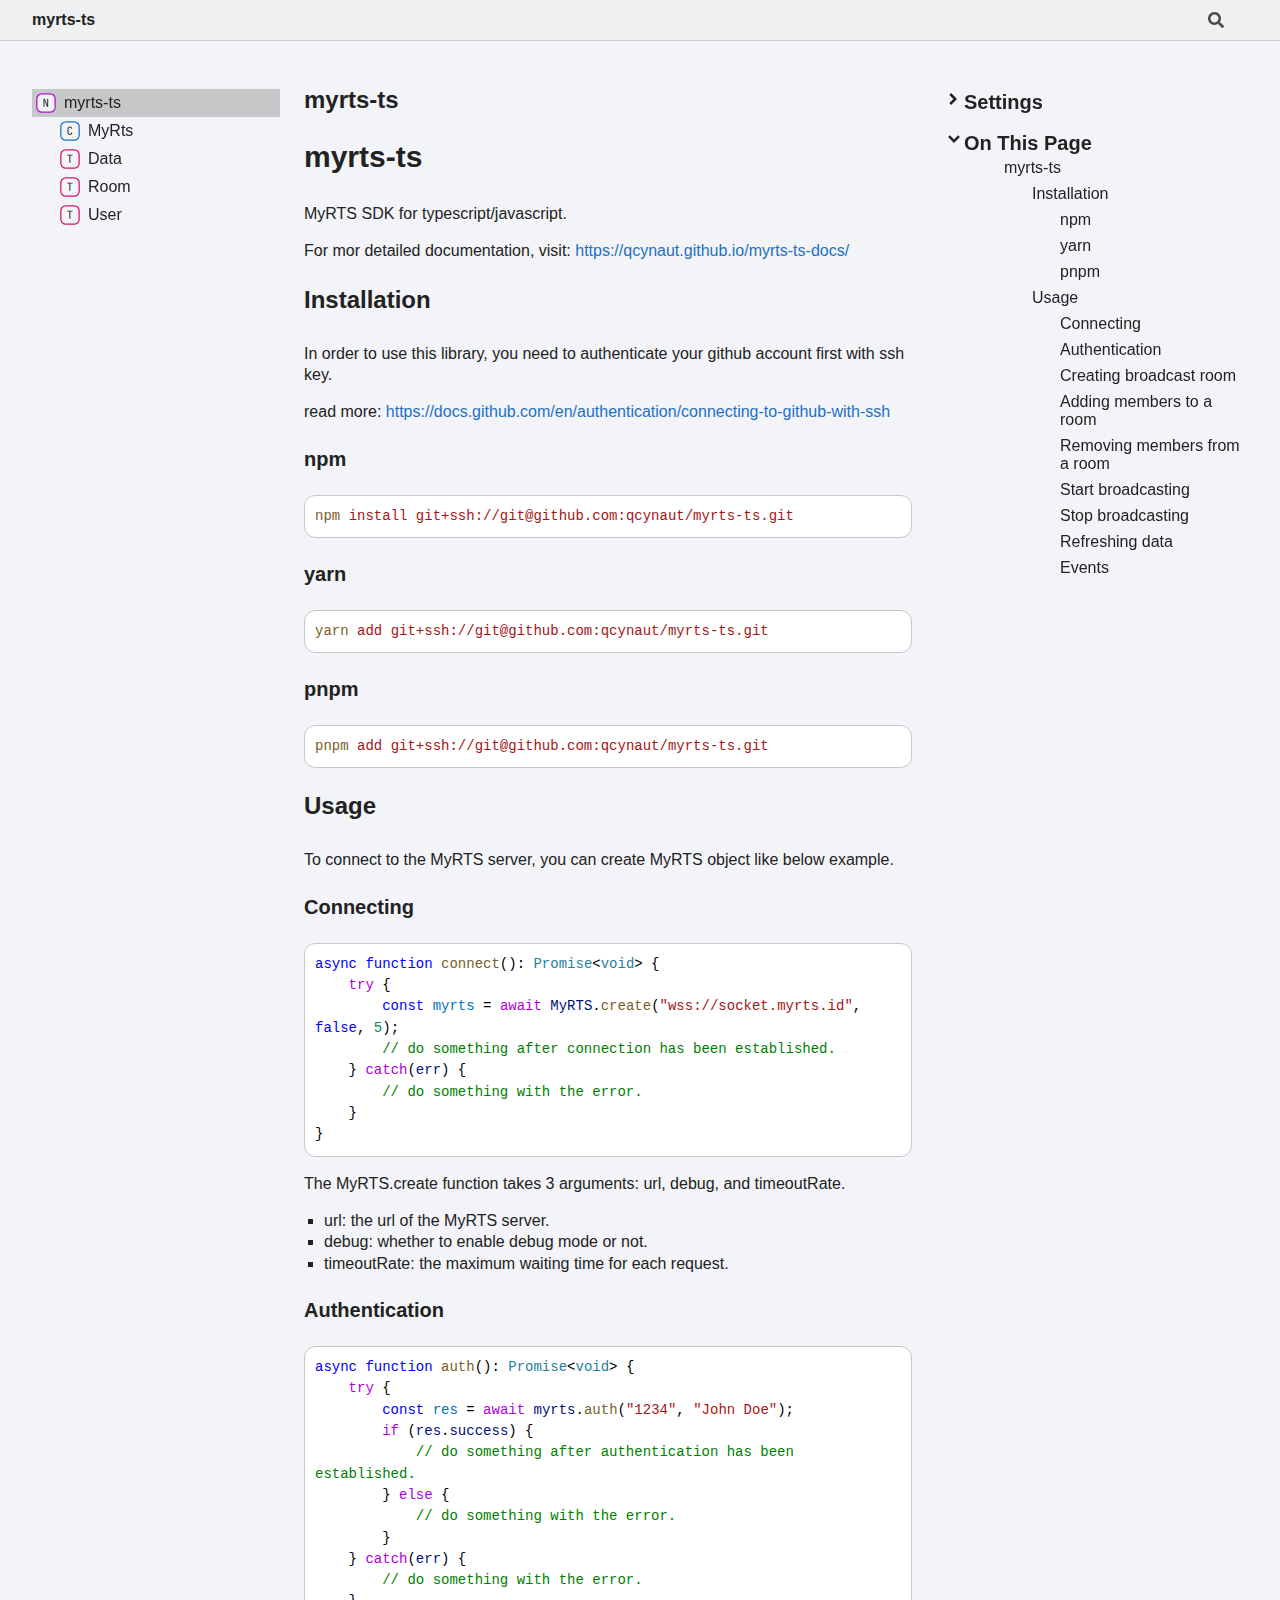
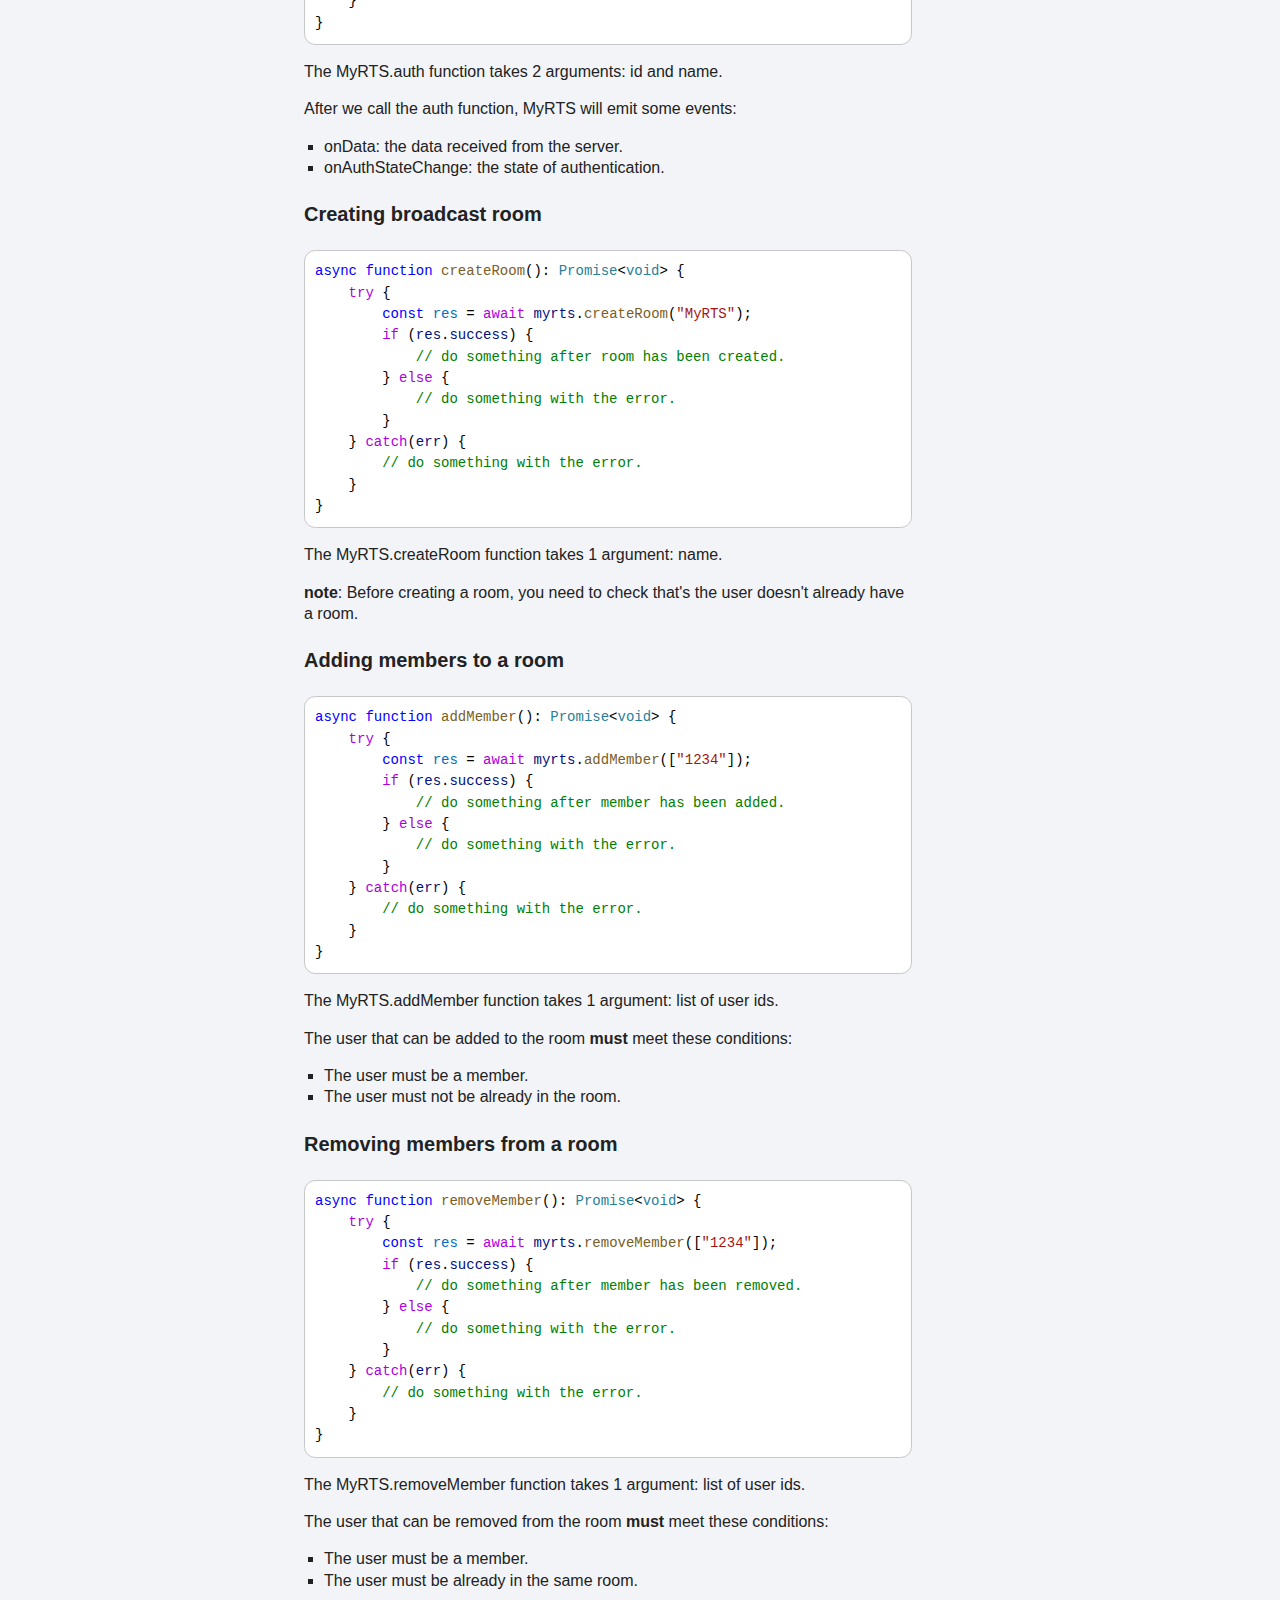
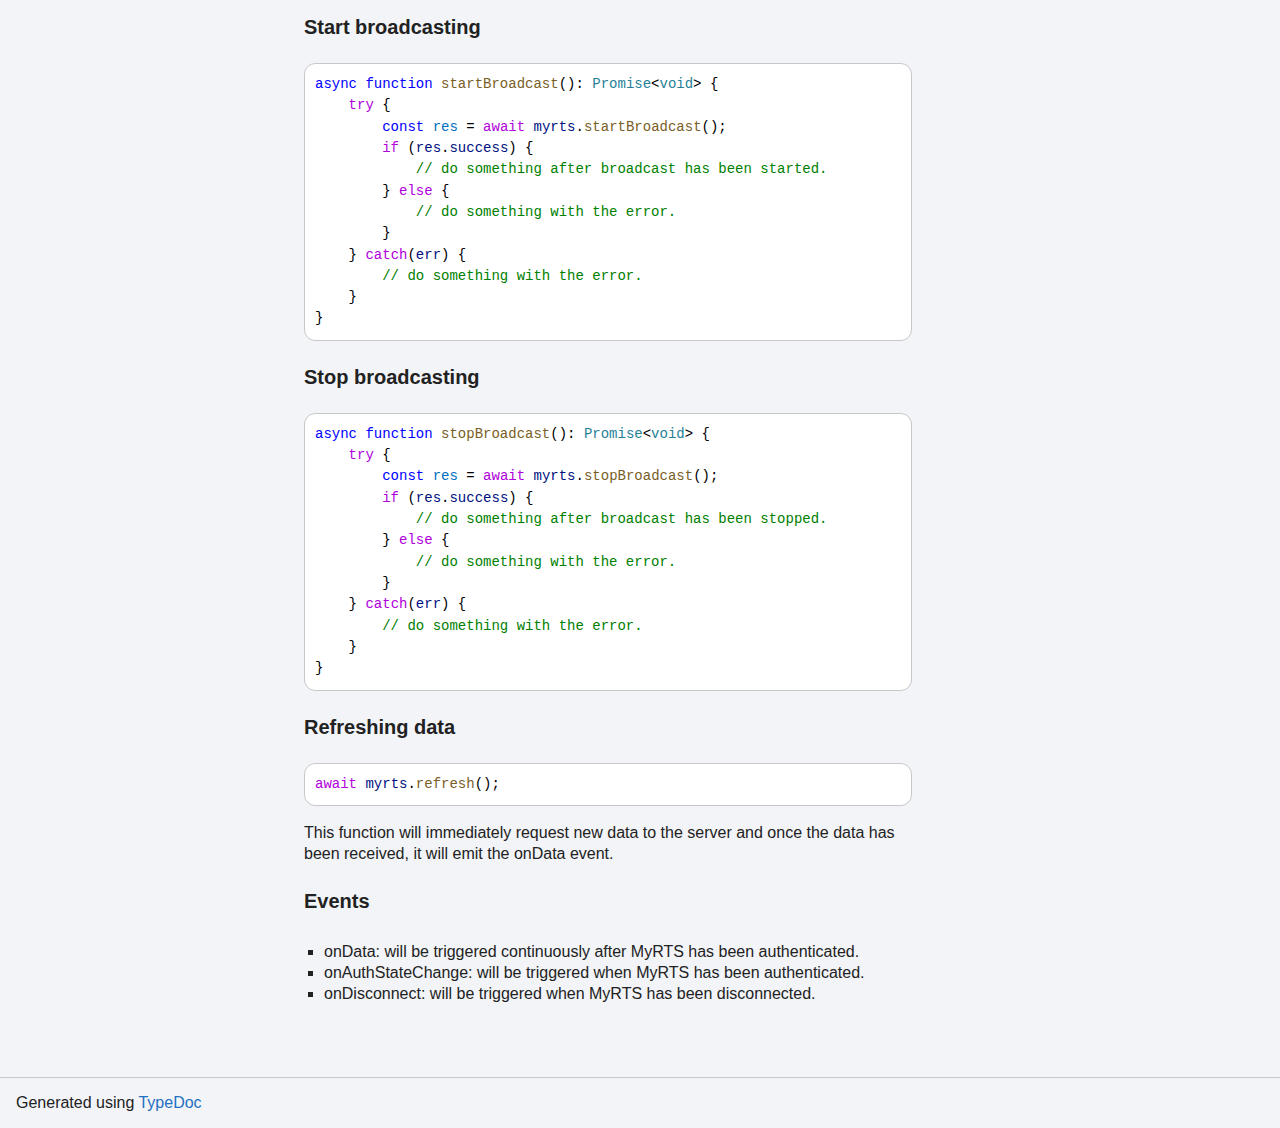
==== index.html @ 25cae62c "init" ====
<!DOCTYPE html><html class="default" lang="en"><head><meta charSet="utf-8"/><meta http-equiv="x-ua-compatible" content="IE=edge"/><title>myrts-ts</title><meta name="description" content="Documentation for myrts-ts"/><meta name="viewport" content="width=device-width, initial-scale=1"/><link rel="stylesheet" href="assets/style.css"/><link rel="stylesheet" href="assets/highlight.css"/><script defer src="assets/main.js"></script><script async src="assets/search.js" id="tsd-search-script"></script></head><body><script>document.documentElement.dataset.theme = localStorage.getItem("tsd-theme") || "os"</script><header class="tsd-page-toolbar">
<div class="tsd-toolbar-contents container">
<div class="table-cell" id="tsd-search" data-base=".">
<div class="field"><label for="tsd-search-field" class="tsd-widget tsd-toolbar-icon search no-caption"><svg width="16" height="16" viewBox="0 0 16 16" fill="none"><path d="M15.7824 13.833L12.6666 10.7177C12.5259 10.5771 12.3353 10.499 12.1353 10.499H11.6259C12.4884 9.39596 13.001 8.00859 13.001 6.49937C13.001 2.90909 10.0914 0 6.50048 0C2.90959 0 0 2.90909 0 6.49937C0 10.0896 2.90959 12.9987 6.50048 12.9987C8.00996 12.9987 9.39756 12.4863 10.5008 11.6239V12.1332C10.5008 12.3332 10.5789 12.5238 10.7195 12.6644L13.8354 15.7797C14.1292 16.0734 14.6042 16.0734 14.8948 15.7797L15.7793 14.8954C16.0731 14.6017 16.0731 14.1267 15.7824 13.833ZM6.50048 10.499C4.29094 10.499 2.50018 8.71165 2.50018 6.49937C2.50018 4.29021 4.28781 2.49976 6.50048 2.49976C8.71001 2.49976 10.5008 4.28708 10.5008 6.49937C10.5008 8.70852 8.71314 10.499 6.50048 10.499Z" fill="var(--color-text)"></path></svg></label><input type="text" id="tsd-search-field" aria-label="Search"/></div>
<div class="field">
<div id="tsd-toolbar-links"></div></div>
<ul class="results">
<li class="state loading">Preparing search index...</li>
<li class="state failure">The search index is not available</li></ul><a href="index.html" class="title">myrts-ts</a></div>
<div class="table-cell" id="tsd-widgets"><a href="#" class="tsd-widget tsd-toolbar-icon menu no-caption" data-toggle="menu" aria-label="Menu"><svg width="16" height="16" viewBox="0 0 16 16" fill="none"><rect x="1" y="3" width="14" height="2" fill="var(--color-text)"></rect><rect x="1" y="7" width="14" height="2" fill="var(--color-text)"></rect><rect x="1" y="11" width="14" height="2" fill="var(--color-text)"></rect></svg></a></div></div></header>
<div class="container container-main">
<div class="col-content">
<div class="tsd-page-title">
<h2>myrts-ts</h2></div>
<div class="tsd-panel tsd-typography"><a id="md:myrts-ts" class="tsd-anchor"></a><h1><a href="#md:myrts-ts">myrts-ts</a></h1><p>MyRTS SDK for typescript/javascript.</p>
<p>For mor detailed documentation, visit: <a href="https://qcynaut.github.io/myrts-ts-docs/">https://qcynaut.github.io/myrts-ts-docs/</a></p>
<a id="md:installation" class="tsd-anchor"></a><h2><a href="#md:installation">Installation</a></h2><p>In order to use this library, you need to authenticate your github account first with ssh key.</p>
<p>read more: <a href="https://docs.github.com/en/authentication/connecting-to-github-with-ssh">https://docs.github.com/en/authentication/connecting-to-github-with-ssh</a></p>
<a id="md:npm" class="tsd-anchor"></a><h3><a href="#md:npm">npm</a></h3><pre><code class="language-bash"><span class="hl-0">npm</span><span class="hl-1"> </span><span class="hl-2">install</span><span class="hl-1"> </span><span class="hl-2">git+ssh://git@github.com:qcynaut/myrts-ts.git</span>
</code><button>Copy</button></pre>
<a id="md:yarn" class="tsd-anchor"></a><h3><a href="#md:yarn">yarn</a></h3><pre><code class="language-bash"><span class="hl-0">yarn</span><span class="hl-1"> </span><span class="hl-2">add</span><span class="hl-1"> </span><span class="hl-2">git+ssh://git@github.com:qcynaut/myrts-ts.git</span>
</code><button>Copy</button></pre>
<a id="md:pnpm" class="tsd-anchor"></a><h3><a href="#md:pnpm">pnpm</a></h3><pre><code class="language-bash"><span class="hl-0">pnpm</span><span class="hl-1"> </span><span class="hl-2">add</span><span class="hl-1"> </span><span class="hl-2">git+ssh://git@github.com:qcynaut/myrts-ts.git</span>
</code><button>Copy</button></pre>
<a id="md:usage" class="tsd-anchor"></a><h2><a href="#md:usage">Usage</a></h2><p>To connect to the MyRTS server, you can create MyRTS object like below example.</p>
<a id="md:connecting" class="tsd-anchor"></a><h3><a href="#md:connecting">Connecting</a></h3><pre><code class="language-ts"><span class="hl-3">async</span><span class="hl-1"> </span><span class="hl-3">function</span><span class="hl-1"> </span><span class="hl-0">connect</span><span class="hl-1">(): </span><span class="hl-4">Promise</span><span class="hl-1">&lt;</span><span class="hl-4">void</span><span class="hl-1">&gt; {</span><br/><span class="hl-1">    </span><span class="hl-5">try</span><span class="hl-1"> {</span><br/><span class="hl-1">        </span><span class="hl-3">const</span><span class="hl-1"> </span><span class="hl-6">myrts</span><span class="hl-1"> = </span><span class="hl-5">await</span><span class="hl-1"> </span><span class="hl-7">MyRTS</span><span class="hl-1">.</span><span class="hl-0">create</span><span class="hl-1">(</span><span class="hl-2">&quot;wss://socket.myrts.id&quot;</span><span class="hl-1">, </span><span class="hl-3">false</span><span class="hl-1">, </span><span class="hl-8">5</span><span class="hl-1">);</span><br/><span class="hl-1">        </span><span class="hl-9">// do something after connection has been established.</span><br/><span class="hl-1">    } </span><span class="hl-5">catch</span><span class="hl-1">(</span><span class="hl-7">err</span><span class="hl-1">) {</span><br/><span class="hl-1">        </span><span class="hl-9">// do something with the error.</span><br/><span class="hl-1">    }</span><br/><span class="hl-1">}</span>
</code><button>Copy</button></pre>
<p>The MyRTS.create function takes 3 arguments: url, debug, and timeoutRate.</p>
<ul>
<li>url: the url of the MyRTS server.</li>
<li>debug: whether to enable debug mode or not.</li>
<li>timeoutRate: the maximum waiting time for each request.</li>
</ul>
<a id="md:authentication" class="tsd-anchor"></a><h3><a href="#md:authentication">Authentication</a></h3><pre><code class="language-ts"><span class="hl-3">async</span><span class="hl-1"> </span><span class="hl-3">function</span><span class="hl-1"> </span><span class="hl-0">auth</span><span class="hl-1">(): </span><span class="hl-4">Promise</span><span class="hl-1">&lt;</span><span class="hl-4">void</span><span class="hl-1">&gt; {</span><br/><span class="hl-1">    </span><span class="hl-5">try</span><span class="hl-1"> {</span><br/><span class="hl-1">        </span><span class="hl-3">const</span><span class="hl-1"> </span><span class="hl-6">res</span><span class="hl-1"> = </span><span class="hl-5">await</span><span class="hl-1"> </span><span class="hl-7">myrts</span><span class="hl-1">.</span><span class="hl-0">auth</span><span class="hl-1">(</span><span class="hl-2">&quot;1234&quot;</span><span class="hl-1">, </span><span class="hl-2">&quot;John Doe&quot;</span><span class="hl-1">);</span><br/><span class="hl-1">        </span><span class="hl-5">if</span><span class="hl-1"> (</span><span class="hl-7">res</span><span class="hl-1">.</span><span class="hl-7">success</span><span class="hl-1">) {</span><br/><span class="hl-1">            </span><span class="hl-9">// do something after authentication has been established.</span><br/><span class="hl-1">        } </span><span class="hl-5">else</span><span class="hl-1"> {</span><br/><span class="hl-1">            </span><span class="hl-9">// do something with the error.</span><br/><span class="hl-1">        }</span><br/><span class="hl-1">    } </span><span class="hl-5">catch</span><span class="hl-1">(</span><span class="hl-7">err</span><span class="hl-1">) {</span><br/><span class="hl-1">        </span><span class="hl-9">// do something with the error.</span><br/><span class="hl-1">    }</span><br/><span class="hl-1">}</span>
</code><button>Copy</button></pre>
<p>The MyRTS.auth function takes 2 arguments: id and name.</p>
<p>After we call the auth function, MyRTS will emit some events:</p>
<ul>
<li>onData: the data received from the server.</li>
<li>onAuthStateChange: the state of authentication.</li>
</ul>
<a id="md:creating-broadcast-room" class="tsd-anchor"></a><h3><a href="#md:creating-broadcast-room">Creating broadcast room</a></h3><pre><code class="language-ts"><span class="hl-3">async</span><span class="hl-1"> </span><span class="hl-3">function</span><span class="hl-1"> </span><span class="hl-0">createRoom</span><span class="hl-1">(): </span><span class="hl-4">Promise</span><span class="hl-1">&lt;</span><span class="hl-4">void</span><span class="hl-1">&gt; {</span><br/><span class="hl-1">    </span><span class="hl-5">try</span><span class="hl-1"> {</span><br/><span class="hl-1">        </span><span class="hl-3">const</span><span class="hl-1"> </span><span class="hl-6">res</span><span class="hl-1"> = </span><span class="hl-5">await</span><span class="hl-1"> </span><span class="hl-7">myrts</span><span class="hl-1">.</span><span class="hl-0">createRoom</span><span class="hl-1">(</span><span class="hl-2">&quot;MyRTS&quot;</span><span class="hl-1">);</span><br/><span class="hl-1">        </span><span class="hl-5">if</span><span class="hl-1"> (</span><span class="hl-7">res</span><span class="hl-1">.</span><span class="hl-7">success</span><span class="hl-1">) {</span><br/><span class="hl-1">            </span><span class="hl-9">// do something after room has been created.</span><br/><span class="hl-1">        } </span><span class="hl-5">else</span><span class="hl-1"> {</span><br/><span class="hl-1">            </span><span class="hl-9">// do something with the error.</span><br/><span class="hl-1">        }</span><br/><span class="hl-1">    } </span><span class="hl-5">catch</span><span class="hl-1">(</span><span class="hl-7">err</span><span class="hl-1">) {</span><br/><span class="hl-1">        </span><span class="hl-9">// do something with the error.</span><br/><span class="hl-1">    }</span><br/><span class="hl-1">}</span>
</code><button>Copy</button></pre>
<p>The MyRTS.createRoom function takes 1 argument: name.</p>
<p><strong>note</strong>: Before creating a room, you need to check that&#39;s the user doesn&#39;t already have a room.</p>
<a id="md:adding-members-to-a-room" class="tsd-anchor"></a><h3><a href="#md:adding-members-to-a-room">Adding members to a room</a></h3><pre><code class="language-ts"><span class="hl-3">async</span><span class="hl-1"> </span><span class="hl-3">function</span><span class="hl-1"> </span><span class="hl-0">addMember</span><span class="hl-1">(): </span><span class="hl-4">Promise</span><span class="hl-1">&lt;</span><span class="hl-4">void</span><span class="hl-1">&gt; {</span><br/><span class="hl-1">    </span><span class="hl-5">try</span><span class="hl-1"> {</span><br/><span class="hl-1">        </span><span class="hl-3">const</span><span class="hl-1"> </span><span class="hl-6">res</span><span class="hl-1"> = </span><span class="hl-5">await</span><span class="hl-1"> </span><span class="hl-7">myrts</span><span class="hl-1">.</span><span class="hl-0">addMember</span><span class="hl-1">([</span><span class="hl-2">&quot;1234&quot;</span><span class="hl-1">]);</span><br/><span class="hl-1">        </span><span class="hl-5">if</span><span class="hl-1"> (</span><span class="hl-7">res</span><span class="hl-1">.</span><span class="hl-7">success</span><span class="hl-1">) {</span><br/><span class="hl-1">            </span><span class="hl-9">// do something after member has been added.</span><br/><span class="hl-1">        } </span><span class="hl-5">else</span><span class="hl-1"> {</span><br/><span class="hl-1">            </span><span class="hl-9">// do something with the error.</span><br/><span class="hl-1">        }</span><br/><span class="hl-1">    } </span><span class="hl-5">catch</span><span class="hl-1">(</span><span class="hl-7">err</span><span class="hl-1">) {</span><br/><span class="hl-1">        </span><span class="hl-9">// do something with the error.</span><br/><span class="hl-1">    }</span><br/><span class="hl-1">}</span>
</code><button>Copy</button></pre>
<p>The MyRTS.addMember function takes 1 argument: list of user ids.</p>
<p>The user that can be added to the room <strong>must</strong> meet these conditions:</p>
<ul>
<li>The user must be a member.</li>
<li>The user must not be already in the room.</li>
</ul>
<a id="md:removing-members-from-a-room" class="tsd-anchor"></a><h3><a href="#md:removing-members-from-a-room">Removing members from a room</a></h3><pre><code class="language-ts"><span class="hl-3">async</span><span class="hl-1"> </span><span class="hl-3">function</span><span class="hl-1"> </span><span class="hl-0">removeMember</span><span class="hl-1">(): </span><span class="hl-4">Promise</span><span class="hl-1">&lt;</span><span class="hl-4">void</span><span class="hl-1">&gt; {</span><br/><span class="hl-1">    </span><span class="hl-5">try</span><span class="hl-1"> {</span><br/><span class="hl-1">        </span><span class="hl-3">const</span><span class="hl-1"> </span><span class="hl-6">res</span><span class="hl-1"> = </span><span class="hl-5">await</span><span class="hl-1"> </span><span class="hl-7">myrts</span><span class="hl-1">.</span><span class="hl-0">removeMember</span><span class="hl-1">([</span><span class="hl-2">&quot;1234&quot;</span><span class="hl-1">]);</span><br/><span class="hl-1">        </span><span class="hl-5">if</span><span class="hl-1"> (</span><span class="hl-7">res</span><span class="hl-1">.</span><span class="hl-7">success</span><span class="hl-1">) {</span><br/><span class="hl-1">            </span><span class="hl-9">// do something after member has been removed.</span><br/><span class="hl-1">        } </span><span class="hl-5">else</span><span class="hl-1"> {</span><br/><span class="hl-1">            </span><span class="hl-9">// do something with the error.</span><br/><span class="hl-1">        }</span><br/><span class="hl-1">    } </span><span class="hl-5">catch</span><span class="hl-1">(</span><span class="hl-7">err</span><span class="hl-1">) {</span><br/><span class="hl-1">        </span><span class="hl-9">// do something with the error.</span><br/><span class="hl-1">    }</span><br/><span class="hl-1">}</span>
</code><button>Copy</button></pre>
<p>The MyRTS.removeMember function takes 1 argument: list of user ids.</p>
<p>The user that can be removed from the room <strong>must</strong> meet these conditions:</p>
<ul>
<li>The user must be a member.</li>
<li>The user must be already in the same room.</li>
</ul>
<a id="md:start-broadcasting" class="tsd-anchor"></a><h3><a href="#md:start-broadcasting">Start broadcasting</a></h3><pre><code class="language-ts"><span class="hl-3">async</span><span class="hl-1"> </span><span class="hl-3">function</span><span class="hl-1"> </span><span class="hl-0">startBroadcast</span><span class="hl-1">(): </span><span class="hl-4">Promise</span><span class="hl-1">&lt;</span><span class="hl-4">void</span><span class="hl-1">&gt; {</span><br/><span class="hl-1">    </span><span class="hl-5">try</span><span class="hl-1"> {</span><br/><span class="hl-1">        </span><span class="hl-3">const</span><span class="hl-1"> </span><span class="hl-6">res</span><span class="hl-1"> = </span><span class="hl-5">await</span><span class="hl-1"> </span><span class="hl-7">myrts</span><span class="hl-1">.</span><span class="hl-0">startBroadcast</span><span class="hl-1">();</span><br/><span class="hl-1">        </span><span class="hl-5">if</span><span class="hl-1"> (</span><span class="hl-7">res</span><span class="hl-1">.</span><span class="hl-7">success</span><span class="hl-1">) {</span><br/><span class="hl-1">            </span><span class="hl-9">// do something after broadcast has been started.</span><br/><span class="hl-1">        } </span><span class="hl-5">else</span><span class="hl-1"> {</span><br/><span class="hl-1">            </span><span class="hl-9">// do something with the error.</span><br/><span class="hl-1">        }</span><br/><span class="hl-1">    } </span><span class="hl-5">catch</span><span class="hl-1">(</span><span class="hl-7">err</span><span class="hl-1">) {</span><br/><span class="hl-1">        </span><span class="hl-9">// do something with the error.</span><br/><span class="hl-1">    }</span><br/><span class="hl-1">}</span>
</code><button>Copy</button></pre>
<a id="md:stop-broadcasting" class="tsd-anchor"></a><h3><a href="#md:stop-broadcasting">Stop broadcasting</a></h3><pre><code class="language-ts"><span class="hl-3">async</span><span class="hl-1"> </span><span class="hl-3">function</span><span class="hl-1"> </span><span class="hl-0">stopBroadcast</span><span class="hl-1">(): </span><span class="hl-4">Promise</span><span class="hl-1">&lt;</span><span class="hl-4">void</span><span class="hl-1">&gt; {</span><br/><span class="hl-1">    </span><span class="hl-5">try</span><span class="hl-1"> {</span><br/><span class="hl-1">        </span><span class="hl-3">const</span><span class="hl-1"> </span><span class="hl-6">res</span><span class="hl-1"> = </span><span class="hl-5">await</span><span class="hl-1"> </span><span class="hl-7">myrts</span><span class="hl-1">.</span><span class="hl-0">stopBroadcast</span><span class="hl-1">();</span><br/><span class="hl-1">        </span><span class="hl-5">if</span><span class="hl-1"> (</span><span class="hl-7">res</span><span class="hl-1">.</span><span class="hl-7">success</span><span class="hl-1">) {</span><br/><span class="hl-1">            </span><span class="hl-9">// do something after broadcast has been stopped.</span><br/><span class="hl-1">        } </span><span class="hl-5">else</span><span class="hl-1"> {</span><br/><span class="hl-1">            </span><span class="hl-9">// do something with the error.</span><br/><span class="hl-1">        }</span><br/><span class="hl-1">    } </span><span class="hl-5">catch</span><span class="hl-1">(</span><span class="hl-7">err</span><span class="hl-1">) {</span><br/><span class="hl-1">        </span><span class="hl-9">// do something with the error.</span><br/><span class="hl-1">    }</span><br/><span class="hl-1">}</span>
</code><button>Copy</button></pre>
<a id="md:refreshing-data" class="tsd-anchor"></a><h3><a href="#md:refreshing-data">Refreshing data</a></h3><pre><code class="language-ts"><span class="hl-5">await</span><span class="hl-1"> </span><span class="hl-7">myrts</span><span class="hl-1">.</span><span class="hl-0">refresh</span><span class="hl-1">();</span>
</code><button>Copy</button></pre>
<p>This function will immediately request new data to the server and once the data has been received, it will emit the
onData event.</p>
<a id="md:events" class="tsd-anchor"></a><h3><a href="#md:events">Events</a></h3><ul>
<li>onData: will be triggered continuously after MyRTS has been authenticated.</li>
<li>onAuthStateChange: will be triggered when MyRTS has been authenticated.</li>
<li>onDisconnect: will be triggered when MyRTS has been disconnected.</li>
</ul>
</div></div>
<div class="col-sidebar">
<div class="page-menu">
<div class="tsd-navigation settings">
<details class="tsd-index-accordion"><summary class="tsd-accordion-summary">
<h3><svg width="20" height="20" viewBox="0 0 24 24" fill="none"><path d="M4.93896 8.531L12 15.591L19.061 8.531L16.939 6.409L12 11.349L7.06098 6.409L4.93896 8.531Z" fill="var(--color-text)" id="icon-chevronDown"></path></svg>Settings</h3></summary>
<div class="tsd-accordion-details">
<div class="tsd-filter-visibility">
<h4 class="uppercase">Member Visibility</h4><form>
<ul id="tsd-filter-options">
<li class="tsd-filter-item"><label class="tsd-filter-input"><input type="checkbox" id="tsd-filter-protected" name="protected"/><svg width="32" height="32" viewBox="0 0 32 32" aria-hidden="true"><rect class="tsd-checkbox-background" width="30" height="30" x="1" y="1" rx="6" fill="none"></rect><path class="tsd-checkbox-checkmark" d="M8.35422 16.8214L13.2143 21.75L24.6458 10.25" stroke="none" stroke-width="3.5" stroke-linejoin="round" fill="none"></path></svg><span>Protected</span></label></li>
<li class="tsd-filter-item"><label class="tsd-filter-input"><input type="checkbox" id="tsd-filter-private" name="private"/><svg width="32" height="32" viewBox="0 0 32 32" aria-hidden="true"><rect class="tsd-checkbox-background" width="30" height="30" x="1" y="1" rx="6" fill="none"></rect><path class="tsd-checkbox-checkmark" d="M8.35422 16.8214L13.2143 21.75L24.6458 10.25" stroke="none" stroke-width="3.5" stroke-linejoin="round" fill="none"></path></svg><span>Private</span></label></li>
<li class="tsd-filter-item"><label class="tsd-filter-input"><input type="checkbox" id="tsd-filter-inherited" name="inherited" checked/><svg width="32" height="32" viewBox="0 0 32 32" aria-hidden="true"><rect class="tsd-checkbox-background" width="30" height="30" x="1" y="1" rx="6" fill="none"></rect><path class="tsd-checkbox-checkmark" d="M8.35422 16.8214L13.2143 21.75L24.6458 10.25" stroke="none" stroke-width="3.5" stroke-linejoin="round" fill="none"></path></svg><span>Inherited</span></label></li>
<li class="tsd-filter-item"><label class="tsd-filter-input"><input type="checkbox" id="tsd-filter-external" name="external"/><svg width="32" height="32" viewBox="0 0 32 32" aria-hidden="true"><rect class="tsd-checkbox-background" width="30" height="30" x="1" y="1" rx="6" fill="none"></rect><path class="tsd-checkbox-checkmark" d="M8.35422 16.8214L13.2143 21.75L24.6458 10.25" stroke="none" stroke-width="3.5" stroke-linejoin="round" fill="none"></path></svg><span>External</span></label></li></ul></form></div>
<div class="tsd-theme-toggle">
<h4 class="uppercase">Theme</h4><select id="tsd-theme"><option value="os">OS</option><option value="light">Light</option><option value="dark">Dark</option></select></div></div></details></div>
<details open class="tsd-index-accordion tsd-page-navigation"><summary class="tsd-accordion-summary">
<h3><svg width="20" height="20" viewBox="0 0 24 24" fill="none"><use href="#icon-chevronDown"></use></svg>On This Page</h3></summary>
<div class="tsd-accordion-details">
<ul>
<li>
<ul>
<li><a href="#md:myrts-ts"><span>myrts-<wbr/>ts</span></a></li>
<li>
<ul>
<li><a href="#md:installation"><span>Installation</span></a></li>
<li>
<ul>
<li><a href="#md:npm"><span>npm</span></a></li>
<li><a href="#md:yarn"><span>yarn</span></a></li>
<li><a href="#md:pnpm"><span>pnpm</span></a></li></ul></li>
<li><a href="#md:usage"><span>Usage</span></a></li>
<li>
<ul>
<li><a href="#md:connecting"><span>Connecting</span></a></li>
<li><a href="#md:authentication"><span>Authentication</span></a></li>
<li><a href="#md:creating-broadcast-room"><span>Creating broadcast room</span></a></li>
<li><a href="#md:adding-members-to-a-room"><span>Adding members to a room</span></a></li>
<li><a href="#md:removing-members-from-a-room"><span>Removing members from a room</span></a></li>
<li><a href="#md:start-broadcasting"><span>Start broadcasting</span></a></li>
<li><a href="#md:stop-broadcasting"><span>Stop broadcasting</span></a></li>
<li><a href="#md:refreshing-data"><span>Refreshing data</span></a></li>
<li><a href="#md:events"><span>Events</span></a></li></ul></li></ul></li></ul></li></ul></div></details></div>
<div class="site-menu">
<nav class="tsd-navigation"><a href="modules.html" class="current"><svg class="tsd-kind-icon" viewBox="0 0 24 24"><g id="icon-4"><rect fill="var(--color-icon-background)" stroke="var(--color-ts-namespace)" stroke-width="1.5" x="1" y="1" width="22" height="22" rx="6"></rect><path d="M9.33 16V7.24H10.77L13.446 14.74C13.43 14.54 13.41 14.296 13.386 14.008C13.37 13.712 13.354 13.404 13.338 13.084C13.33 12.756 13.326 12.448 13.326 12.16V7.24H14.37V16H12.93L10.266 8.5C10.282 8.692 10.298 8.936 10.314 9.232C10.33 9.52 10.342 9.828 10.35 10.156C10.366 10.476 10.374 10.784 10.374 11.08V16H9.33Z" fill="var(--color-text)"></path></g></svg><span>myrts-<wbr/>ts</span></a>
<ul class="tsd-small-nested-navigation">
<li><a href="classes/MyRts.html"><svg class="tsd-kind-icon" viewBox="0 0 24 24"><g id="icon-128"><rect fill="var(--color-icon-background)" stroke="var(--color-ts-class)" stroke-width="1.5" x="1" y="1" width="22" height="22" rx="6"></rect><path d="M11.898 16.1201C11.098 16.1201 10.466 15.8961 10.002 15.4481C9.53803 15.0001 9.30603 14.3841 9.30603 13.6001V9.64012C9.30603 8.85612 9.53803 8.24012 10.002 7.79212C10.466 7.34412 11.098 7.12012 11.898 7.12012C12.682 7.12012 13.306 7.34812 13.77 7.80412C14.234 8.25212 14.466 8.86412 14.466 9.64012H13.386C13.386 9.14412 13.254 8.76412 12.99 8.50012C12.734 8.22812 12.37 8.09212 11.898 8.09212C11.426 8.09212 11.054 8.22412 10.782 8.48812C10.518 8.75212 10.386 9.13212 10.386 9.62812V13.6001C10.386 14.0961 10.518 14.4801 10.782 14.7521C11.054 15.0161 11.426 15.1481 11.898 15.1481C12.37 15.1481 12.734 15.0161 12.99 14.7521C13.254 14.4801 13.386 14.0961 13.386 13.6001H14.466C14.466 14.3761 14.234 14.9921 13.77 15.4481C13.306 15.8961 12.682 16.1201 11.898 16.1201Z" fill="var(--color-text)"></path></g></svg><span>My<wbr/>Rts</span></a></li>
<li><a href="types/Data.html"><svg class="tsd-kind-icon" viewBox="0 0 24 24"><g id="icon-4194304"><rect fill="var(--color-icon-background)" stroke="var(--color-ts-type-alias)" stroke-width="1.5" x="1" y="1" width="22" height="22" rx="6"></rect><path d="M11.31 16V8.224H8.91V7.24H14.79V8.224H12.39V16H11.31Z" fill="var(--color-text)"></path></g></svg><span>Data</span></a></li>
<li><a href="types/Room.html"><svg class="tsd-kind-icon" viewBox="0 0 24 24"><use href="#icon-4194304"></use></svg><span>Room</span></a></li>
<li><a href="types/User.html"><svg class="tsd-kind-icon" viewBox="0 0 24 24"><use href="#icon-4194304"></use></svg><span>User</span></a></li></ul></nav></div></div></div>
<div class="tsd-generator">
<p>Generated using <a href="https://typedoc.org/" target="_blank">TypeDoc</a></p></div>
<div class="overlay"></div></body></html>
---- assets/style.css ----
:root {
    /* Light */
    --light-color-background: #f2f4f8;
    --light-color-background-secondary: #eff0f1;
    --light-color-warning-text: #222;
    --light-color-background-warning: #e6e600;
    --light-color-icon-background: var(--light-color-background);
    --light-color-accent: #c5c7c9;
    --light-color-active-menu-item: var(--light-color-accent);
    --light-color-text: #222;
    --light-color-text-aside: #6e6e6e;
    --light-color-link: #1f70c2;

    --light-color-ts-project: #b111c9;
    --light-color-ts-module: var(--light-color-ts-project);
    --light-color-ts-namespace: var(--light-color-ts-project);
    --light-color-ts-enum: #7e6f15;
    --light-color-ts-enum-member: var(--light-color-ts-enum);
    --light-color-ts-variable: #4760ec;
    --light-color-ts-function: #572be7;
    --light-color-ts-class: #1f70c2;
    --light-color-ts-interface: #108024;
    --light-color-ts-constructor: var(--light-color-ts-class);
    --light-color-ts-property: var(--light-color-ts-variable);
    --light-color-ts-method: var(--light-color-ts-function);
    --light-color-ts-call-signature: var(--light-color-ts-method);
    --light-color-ts-index-signature: var(--light-color-ts-property);
    --light-color-ts-constructor-signature: var(--light-color-ts-constructor);
    --light-color-ts-parameter: var(--light-color-ts-variable);
    /* type literal not included as links will never be generated to it */
    --light-color-ts-type-parameter: var(--light-color-ts-type-alias);
    --light-color-ts-accessor: var(--light-color-ts-property);
    --light-color-ts-get-signature: var(--light-color-ts-accessor);
    --light-color-ts-set-signature: var(--light-color-ts-accessor);
    /* object literal not included as it is not used and will be removed in 0.25 */
    --light-color-ts-type-alias: #d51270;
    /* reference not included as links will be colored with the kind that it points to */

    --light-external-icon: url("data:image/svg+xml;utf8,<svg xmlns='http://www.w3.org/2000/svg' viewBox='0 0 100 100' width='10' height='10'><path fill-opacity='0' stroke='%23000' stroke-width='10' d='m43,35H5v60h60V57M45,5v10l10,10-30,30 20,20 30-30 10,10h10V5z'/></svg>");
    --light-color-scheme: light;

    /* Dark */
    --dark-color-background: #2b2e33;
    --dark-color-background-secondary: #1e2024;
    --dark-color-background-warning: #bebe00;
    --dark-color-warning-text: #222;
    --dark-color-icon-background: var(--dark-color-background-secondary);
    --dark-color-accent: #9096a2;
    --dark-color-active-menu-item: #5d5d6a;
    --dark-color-text: #f5f5f5;
    --dark-color-text-aside: #dddddd;
    --dark-color-link: #00aff4;

    --dark-color-ts-project: #e358ff;
    --dark-color-ts-module: var(--dark-color-ts-project);
    --dark-color-ts-namespace: var(--dark-color-ts-project);
    --dark-color-ts-enum: #f4d93e;
    --dark-color-ts-enum-member: var(--dark-color-ts-enum);
    --dark-color-ts-variable: #798dff;
    --dark-color-ts-function: #a280ff;
    --dark-color-ts-class: #8ac4ff;
    --dark-color-ts-interface: #6cff87;
    --dark-color-ts-constructor: var(--dark-color-ts-class);
    --dark-color-ts-property: var(--dark-color-ts-variable);
    --dark-color-ts-method: var(--dark-color-ts-function);
    --dark-color-ts-call-signature: var(--dark-color-ts-method);
    --dark-color-ts-index-signature: var(--dark-color-ts-property);
    --dark-color-ts-constructor-signature: var(--dark-color-ts-constructor);
    --dark-color-ts-parameter: var(--dark-color-ts-variable);
    /* type literal not included as links will never be generated to it */
    --dark-color-ts-type-parameter: var(--dark-color-ts-type-alias);
    --dark-color-ts-accessor: var(--dark-color-ts-property);
    --dark-color-ts-get-signature: var(--dark-color-ts-accessor);
    --dark-color-ts-set-signature: var(--dark-color-ts-accessor);
    /* object literal not included as it is not used and will be removed in 0.25 */
    --dark-color-ts-type-alias: #ff6492;
    /* reference not included as links will be colored with the kind that it points to */

    --dark-external-icon: url("data:image/svg+xml;utf8,<svg xmlns='http://www.w3.org/2000/svg' viewBox='0 0 100 100' width='10' height='10'><path fill-opacity='0' stroke='%23fff' stroke-width='10' d='m43,35H5v60h60V57M45,5v10l10,10-30,30 20,20 30-30 10,10h10V5z'/></svg>");
    --dark-color-scheme: dark;
}

@media (prefers-color-scheme: light) {
    :root {
        --color-background: var(--light-color-background);
        --color-background-secondary: var(--light-color-background-secondary);
        --color-background-warning: var(--light-color-background-warning);
        --color-warning-text: var(--light-color-warning-text);
        --color-icon-background: var(--light-color-icon-background);
        --color-accent: var(--light-color-accent);
        --color-active-menu-item: var(--light-color-active-menu-item);
        --color-text: var(--light-color-text);
        --color-text-aside: var(--light-color-text-aside);
        --color-link: var(--light-color-link);

        --color-ts-module: var(--light-color-ts-module);
        --color-ts-namespace: var(--light-color-ts-namespace);
        --color-ts-enum: var(--light-color-ts-enum);
        --color-ts-enum-member: var(--light-color-ts-enum-member);
        --color-ts-variable: var(--light-color-ts-variable);
        --color-ts-function: var(--light-color-ts-function);
        --color-ts-class: var(--light-color-ts-class);
        --color-ts-interface: var(--light-color-ts-interface);
        --color-ts-constructor: var(--light-color-ts-constructor);
        --color-ts-property: var(--light-color-ts-property);
        --color-ts-method: var(--light-color-ts-method);
        --color-ts-call-signature: var(--light-color-ts-call-signature);
        --color-ts-index-signature: var(--light-color-ts-index-signature);
        --color-ts-constructor-signature: var(
            --light-color-ts-constructor-signature
        );
        --color-ts-parameter: var(--light-color-ts-parameter);
        --color-ts-type-parameter: var(--light-color-ts-type-parameter);
        --color-ts-accessor: var(--light-color-ts-accessor);
        --color-ts-get-signature: var(--light-color-ts-get-signature);
        --color-ts-set-signature: var(--light-color-ts-set-signature);
        --color-ts-type-alias: var(--light-color-ts-type-alias);

        --external-icon: var(--light-external-icon);
        --color-scheme: var(--light-color-scheme);
    }
}

@media (prefers-color-scheme: dark) {
    :root {
        --color-background: var(--dark-color-background);
        --color-background-secondary: var(--dark-color-background-secondary);
        --color-background-warning: var(--dark-color-background-warning);
        --color-warning-text: var(--dark-color-warning-text);
        --color-icon-background: var(--dark-color-icon-background);
        --color-accent: var(--dark-color-accent);
        --color-active-menu-item: var(--dark-color-active-menu-item);
        --color-text: var(--dark-color-text);
        --color-text-aside: var(--dark-color-text-aside);
        --color-link: var(--dark-color-link);

        --color-ts-module: var(--dark-color-ts-module);
        --color-ts-namespace: var(--dark-color-ts-namespace);
        --color-ts-enum: var(--dark-color-ts-enum);
        --color-ts-enum-member: var(--dark-color-ts-enum-member);
        --color-ts-variable: var(--dark-color-ts-variable);
        --color-ts-function: var(--dark-color-ts-function);
        --color-ts-class: var(--dark-color-ts-class);
        --color-ts-interface: var(--dark-color-ts-interface);
        --color-ts-constructor: var(--dark-color-ts-constructor);
        --color-ts-property: var(--dark-color-ts-property);
        --color-ts-method: var(--dark-color-ts-method);
        --color-ts-call-signature: var(--dark-color-ts-call-signature);
        --color-ts-index-signature: var(--dark-color-ts-index-signature);
        --color-ts-constructor-signature: var(
            --dark-color-ts-constructor-signature
        );
        --color-ts-parameter: var(--dark-color-ts-parameter);
        --color-ts-type-parameter: var(--dark-color-ts-type-parameter);
        --color-ts-accessor: var(--dark-color-ts-accessor);
        --color-ts-get-signature: var(--dark-color-ts-get-signature);
        --color-ts-set-signature: var(--dark-color-ts-set-signature);
        --color-ts-type-alias: var(--dark-color-ts-type-alias);

        --external-icon: var(--dark-external-icon);
        --color-scheme: var(--dark-color-scheme);
    }
}

html {
    color-scheme: var(--color-scheme);
}

body {
    margin: 0;
}

:root[data-theme="light"] {
    --color-background: var(--light-color-background);
    --color-background-secondary: var(--light-color-background-secondary);
    --color-background-warning: var(--light-color-background-warning);
    --color-warning-text: var(--light-color-warning-text);
    --color-icon-background: var(--light-color-icon-background);
    --color-accent: var(--light-color-accent);
    --color-active-menu-item: var(--light-color-active-menu-item);
    --color-text: var(--light-color-text);
    --color-text-aside: var(--light-color-text-aside);
    --color-link: var(--light-color-link);

    --color-ts-module: var(--light-color-ts-module);
    --color-ts-namespace: var(--light-color-ts-namespace);
    --color-ts-enum: var(--light-color-ts-enum);
    --color-ts-enum-member: var(--light-color-ts-enum-member);
    --color-ts-variable: var(--light-color-ts-variable);
    --color-ts-function: var(--light-color-ts-function);
    --color-ts-class: var(--light-color-ts-class);
    --color-ts-interface: var(--light-color-ts-interface);
    --color-ts-constructor: var(--light-color-ts-constructor);
    --color-ts-property: var(--light-color-ts-property);
    --color-ts-method: var(--light-color-ts-method);
    --color-ts-call-signature: var(--light-color-ts-call-signature);
    --color-ts-index-signature: var(--light-color-ts-index-signature);
    --color-ts-constructor-signature: var(
        --light-color-ts-constructor-signature
    );
    --color-ts-parameter: var(--light-color-ts-parameter);
    --color-ts-type-parameter: var(--light-color-ts-type-parameter);
    --color-ts-accessor: var(--light-color-ts-accessor);
    --color-ts-get-signature: var(--light-color-ts-get-signature);
    --color-ts-set-signature: var(--light-color-ts-set-signature);
    --color-ts-type-alias: var(--light-color-ts-type-alias);

    --external-icon: var(--light-external-icon);
    --color-scheme: var(--light-color-scheme);
}

:root[data-theme="dark"] {
    --color-background: var(--dark-color-background);
    --color-background-secondary: var(--dark-color-background-secondary);
    --color-background-warning: var(--dark-color-background-warning);
    --color-warning-text: var(--dark-color-warning-text);
    --color-icon-background: var(--dark-color-icon-background);
    --color-accent: var(--dark-color-accent);
    --color-active-menu-item: var(--dark-color-active-menu-item);
    --color-text: var(--dark-color-text);
    --color-text-aside: var(--dark-color-text-aside);
    --color-link: var(--dark-color-link);

    --color-ts-module: var(--dark-color-ts-module);
    --color-ts-namespace: var(--dark-color-ts-namespace);
    --color-ts-enum: var(--dark-color-ts-enum);
    --color-ts-enum-member: var(--dark-color-ts-enum-member);
    --color-ts-variable: var(--dark-color-ts-variable);
    --color-ts-function: var(--dark-color-ts-function);
    --color-ts-class: var(--dark-color-ts-class);
    --color-ts-interface: var(--dark-color-ts-interface);
    --color-ts-constructor: var(--dark-color-ts-constructor);
    --color-ts-property: var(--dark-color-ts-property);
    --color-ts-method: var(--dark-color-ts-method);
    --color-ts-call-signature: var(--dark-color-ts-call-signature);
    --color-ts-index-signature: var(--dark-color-ts-index-signature);
    --color-ts-constructor-signature: var(
        --dark-color-ts-constructor-signature
    );
    --color-ts-parameter: var(--dark-color-ts-parameter);
    --color-ts-type-parameter: var(--dark-color-ts-type-parameter);
    --color-ts-accessor: var(--dark-color-ts-accessor);
    --color-ts-get-signature: var(--dark-color-ts-get-signature);
    --color-ts-set-signature: var(--dark-color-ts-set-signature);
    --color-ts-type-alias: var(--dark-color-ts-type-alias);

    --external-icon: var(--dark-external-icon);
    --color-scheme: var(--dark-color-scheme);
}

.always-visible,
.always-visible .tsd-signatures {
    display: inherit !important;
}

h1,
h2,
h3,
h4,
h5,
h6 {
    line-height: 1.2;
}

h1 > a,
h2 > a,
h3 > a,
h4 > a,
h5 > a,
h6 > a {
    text-decoration: none;
    color: var(--color-text);
}

h1 {
    font-size: 1.875rem;
    margin: 0.67rem 0;
}

h2 {
    font-size: 1.5rem;
    margin: 0.83rem 0;
}

h3 {
    font-size: 1.25rem;
    margin: 1rem 0;
}

h4 {
    font-size: 1.05rem;
    margin: 1.33rem 0;
}

h5 {
    font-size: 1rem;
    margin: 1.5rem 0;
}

h6 {
    font-size: 0.875rem;
    margin: 2.33rem 0;
}

.uppercase {
    text-transform: uppercase;
}

dl,
menu,
ol,
ul {
    margin: 1em 0;
}

dd {
    margin: 0 0 0 40px;
}

.container {
    max-width: 1700px;
    padding: 0 2rem;
}

/* Footer */
.tsd-generator {
    border-top: 1px solid var(--color-accent);
    padding-top: 1rem;
    padding-bottom: 1rem;
    max-height: 3.5rem;
}

.tsd-generator > p {
    margin-top: 0;
    margin-bottom: 0;
    padding: 0 1rem;
}

.container-main {
    margin: 0 auto;
    /* toolbar, footer, margin */
    min-height: calc(100vh - 41px - 56px - 4rem);
}

@keyframes fade-in {
    from {
        opacity: 0;
    }
    to {
        opacity: 1;
    }
}
@keyframes fade-out {
    from {
        opacity: 1;
        visibility: visible;
    }
    to {
        opacity: 0;
    }
}
@keyframes fade-in-delayed {
    0% {
        opacity: 0;
    }
    33% {
        opacity: 0;
    }
    100% {
        opacity: 1;
    }
}
@keyframes fade-out-delayed {
    0% {
        opacity: 1;
        visibility: visible;
    }
    66% {
        opacity: 0;
    }
    100% {
        opacity: 0;
    }
}
@keyframes pop-in-from-right {
    from {
        transform: translate(100%, 0);
    }
    to {
        transform: translate(0, 0);
    }
}
@keyframes pop-out-to-right {
    from {
        transform: translate(0, 0);
        visibility: visible;
    }
    to {
        transform: translate(100%, 0);
    }
}
body {
    background: var(--color-background);
    font-family: "Segoe UI", sans-serif;
    font-size: 16px;
    color: var(--color-text);
}

a {
    color: var(--color-link);
    text-decoration: none;
}
a:hover {
    text-decoration: underline;
}
a.external[target="_blank"] {
    background-image: var(--external-icon);
    background-position: top 3px right;
    background-repeat: no-repeat;
    padding-right: 13px;
}

code,
pre {
    font-family: Menlo, Monaco, Consolas, "Courier New", monospace;
    padding: 0.2em;
    margin: 0;
    font-size: 0.875rem;
    border-radius: 0.8em;
}

pre {
    position: relative;
    white-space: pre;
    white-space: pre-wrap;
    word-wrap: break-word;
    padding: 10px;
    border: 1px solid var(--color-accent);
}
pre code {
    padding: 0;
    font-size: 100%;
}
pre > button {
    position: absolute;
    top: 10px;
    right: 10px;
    opacity: 0;
    transition: opacity 0.1s;
    box-sizing: border-box;
}
pre:hover > button,
pre > button.visible {
    opacity: 1;
}

blockquote {
    margin: 1em 0;
    padding-left: 1em;
    border-left: 4px solid gray;
}

.tsd-typography {
    line-height: 1.333em;
}
.tsd-typography ul {
    list-style: square;
    padding: 0 0 0 20px;
    margin: 0;
}
.tsd-typography h4,
.tsd-typography .tsd-index-panel h3,
.tsd-index-panel .tsd-typography h3,
.tsd-typography h5,
.tsd-typography h6 {
    font-size: 1em;
    margin: 0;
}
.tsd-typography h5,
.tsd-typography h6 {
    font-weight: normal;
}
.tsd-typography p,
.tsd-typography ul,
.tsd-typography ol {
    margin: 1em 0;
}

.tsd-breadcrumb {
    margin: 0;
    padding: 0;
    color: var(--color-text-aside);
}
.tsd-breadcrumb a {
    color: var(--color-text-aside);
    text-decoration: none;
}
.tsd-breadcrumb a:hover {
    text-decoration: underline;
}
.tsd-breadcrumb li {
    display: inline;
}
.tsd-breadcrumb li:after {
    content: " / ";
}

.tsd-comment-tags {
    display: flex;
    flex-direction: column;
}
dl.tsd-comment-tag-group {
    display: flex;
    align-items: center;
    overflow: hidden;
    margin: 0.5em 0;
}
dl.tsd-comment-tag-group dt {
    display: flex;
    margin-right: 0.5em;
    font-size: 0.875em;
    font-weight: normal;
}
dl.tsd-comment-tag-group dd {
    margin: 0;
}
code.tsd-tag {
    padding: 0.25em 0.4em;
    border: 0.1em solid var(--color-accent);
    margin-right: 0.25em;
    font-size: 70%;
}
h1 code.tsd-tag:first-of-type {
    margin-left: 0.25em;
}

dl.tsd-comment-tag-group dd:before,
dl.tsd-comment-tag-group dd:after {
    content: " ";
}
dl.tsd-comment-tag-group dd pre,
dl.tsd-comment-tag-group dd:after {
    clear: both;
}
dl.tsd-comment-tag-group p {
    margin: 0;
}

.tsd-panel.tsd-comment .lead {
    font-size: 1.1em;
    line-height: 1.333em;
    margin-bottom: 2em;
}
.tsd-panel.tsd-comment .lead:last-child {
    margin-bottom: 0;
}

.tsd-filter-visibility h4 {
    font-size: 1rem;
    padding-top: 0.75rem;
    padding-bottom: 0.5rem;
    margin: 0;
}
.tsd-filter-item:not(:last-child) {
    margin-bottom: 0.5rem;
}
.tsd-filter-input {
    display: flex;
    width: fit-content;
    width: -moz-fit-content;
    align-items: center;
    user-select: none;
    -webkit-user-select: none;
    -moz-user-select: none;
    -ms-user-select: none;
    cursor: pointer;
}
.tsd-filter-input input[type="checkbox"] {
    cursor: pointer;
    position: absolute;
    width: 1.5em;
    height: 1.5em;
    opacity: 0;
}
.tsd-filter-input input[type="checkbox"]:disabled {
    pointer-events: none;
}
.tsd-filter-input svg {
    cursor: pointer;
    width: 1.5em;
    height: 1.5em;
    margin-right: 0.5em;
    border-radius: 0.33em;
    /* Leaving this at full opacity breaks event listeners on Firefox.
    Don't remove unless you know what you're doing. */
    opacity: 0.99;
}
.tsd-filter-input input[type="checkbox"]:focus + svg {
    transform: scale(0.95);
}
.tsd-filter-input input[type="checkbox"]:focus:not(:focus-visible) + svg {
    transform: scale(1);
}
.tsd-checkbox-background {
    fill: var(--color-accent);
}
input[type="checkbox"]:checked ~ svg .tsd-checkbox-checkmark {
    stroke: var(--color-text);
}
.tsd-filter-input input:disabled ~ svg > .tsd-checkbox-background {
    fill: var(--color-background);
    stroke: var(--color-accent);
    stroke-width: 0.25rem;
}
.tsd-filter-input input:disabled ~ svg > .tsd-checkbox-checkmark {
    stroke: var(--color-accent);
}

.tsd-theme-toggle {
    padding-top: 0.75rem;
}
.tsd-theme-toggle > h4 {
    display: inline;
    vertical-align: middle;
    margin-right: 0.75rem;
}

.tsd-hierarchy {
    list-style: square;
    margin: 0;
}
.tsd-hierarchy .target {
    font-weight: bold;
}

.tsd-panel-group.tsd-index-group {
    margin-bottom: 0;
}
.tsd-index-panel .tsd-index-list {
    list-style: none;
    line-height: 1.333em;
    margin: 0;
    padding: 0.25rem 0 0 0;
    overflow: hidden;
    display: grid;
    grid-template-columns: repeat(3, 1fr);
    column-gap: 1rem;
    grid-template-rows: auto;
}
@media (max-width: 1024px) {
    .tsd-index-panel .tsd-index-list {
        grid-template-columns: repeat(2, 1fr);
    }
}
@media (max-width: 768px) {
    .tsd-index-panel .tsd-index-list {
        grid-template-columns: repeat(1, 1fr);
    }
}
.tsd-index-panel .tsd-index-list li {
    -webkit-page-break-inside: avoid;
    -moz-page-break-inside: avoid;
    -ms-page-break-inside: avoid;
    -o-page-break-inside: avoid;
    page-break-inside: avoid;
}

.tsd-flag {
    display: inline-block;
    padding: 0.25em 0.4em;
    border-radius: 4px;
    color: var(--color-comment-tag-text);
    background-color: var(--color-comment-tag);
    text-indent: 0;
    font-size: 75%;
    line-height: 1;
    font-weight: normal;
}

.tsd-anchor {
    position: relative;
    top: -100px;
}

.tsd-member {
    position: relative;
}
.tsd-member .tsd-anchor + h3 {
    display: flex;
    align-items: center;
    margin-top: 0;
    margin-bottom: 0;
    border-bottom: none;
}

.tsd-navigation.settings {
    margin: 1rem 0;
}
.tsd-navigation > a,
.tsd-navigation .tsd-accordion-summary {
    width: calc(100% - 0.5rem);
}
.tsd-navigation a,
.tsd-navigation summary > span,
.tsd-page-navigation a {
    display: inline-flex;
    align-items: center;
    padding: 0.25rem;
    color: var(--color-text);
    text-decoration: none;
    box-sizing: border-box;
}
.tsd-navigation a.current,
.tsd-page-navigation a.current {
    background: var(--color-active-menu-item);
}
.tsd-navigation a:hover,
.tsd-page-navigation a:hover {
    text-decoration: underline;
}
.tsd-navigation ul,
.tsd-page-navigation ul {
    margin-top: 0;
    margin-bottom: 0;
    padding: 0;
    list-style: none;
}
.tsd-navigation li,
.tsd-page-navigation li {
    padding: 0;
    max-width: 100%;
}
.tsd-nested-navigation {
    margin-left: 3rem;
}
.tsd-nested-navigation > li > details {
    margin-left: -1.5rem;
}
.tsd-small-nested-navigation {
    margin-left: 1.5rem;
}
.tsd-small-nested-navigation > li > details {
    margin-left: -1.5rem;
}

.tsd-nested-navigation > li > a,
.tsd-nested-navigation > li > span {
    width: calc(100% - 1.75rem - 0.5rem);
}

.tsd-page-navigation ul {
    padding-left: 1.75rem;
}

#tsd-sidebar-links a {
    margin-top: 0;
    margin-bottom: 0.5rem;
    line-height: 1.25rem;
}
#tsd-sidebar-links a:last-of-type {
    margin-bottom: 0;
}

a.tsd-index-link {
    padding: 0.25rem 0 !important;
    font-size: 1rem;
    line-height: 1.25rem;
    display: inline-flex;
    align-items: center;
    color: var(--color-text);
}
.tsd-accordion-summary {
    list-style-type: none; /* hide marker on non-safari */
    outline: none; /* broken on safari, so just hide it */
}
.tsd-accordion-summary::-webkit-details-marker {
    display: none; /* hide marker on safari */
}
.tsd-accordion-summary,
.tsd-accordion-summary a {
    user-select: none;
    -moz-user-select: none;
    -webkit-user-select: none;
    -ms-user-select: none;

    cursor: pointer;
}
.tsd-accordion-summary a {
    width: calc(100% - 1.5rem);
}
.tsd-accordion-summary > * {
    margin-top: 0;
    margin-bottom: 0;
    padding-top: 0;
    padding-bottom: 0;
}
.tsd-index-accordion .tsd-accordion-summary > svg {
    margin-left: 0.25rem;
}
.tsd-index-content > :not(:first-child) {
    margin-top: 0.75rem;
}
.tsd-index-heading {
    margin-top: 1.5rem;
    margin-bottom: 0.75rem;
}

.tsd-kind-icon {
    margin-right: 0.5rem;
    width: 1.25rem;
    height: 1.25rem;
    min-width: 1.25rem;
    min-height: 1.25rem;
}
.tsd-kind-icon path {
    transform-origin: center;
    transform: scale(1.1);
}
.tsd-signature > .tsd-kind-icon {
    margin-right: 0.8rem;
}

.tsd-panel {
    margin-bottom: 2.5rem;
}
.tsd-panel.tsd-member {
    margin-bottom: 4rem;
}
.tsd-panel:empty {
    display: none;
}
.tsd-panel > h1,
.tsd-panel > h2,
.tsd-panel > h3 {
    margin: 1.5rem -1.5rem 0.75rem -1.5rem;
    padding: 0 1.5rem 0.75rem 1.5rem;
}
.tsd-panel > h1.tsd-before-signature,
.tsd-panel > h2.tsd-before-signature,
.tsd-panel > h3.tsd-before-signature {
    margin-bottom: 0;
    border-bottom: none;
}

.tsd-panel-group {
    margin: 4rem 0;
}
.tsd-panel-group.tsd-index-group {
    margin: 2rem 0;
}
.tsd-panel-group.tsd-index-group details {
    margin: 2rem 0;
}

#tsd-search {
    transition: background-color 0.2s;
}
#tsd-search .title {
    position: relative;
    z-index: 2;
}
#tsd-search .field {
    position: absolute;
    left: 0;
    top: 0;
    right: 2.5rem;
    height: 100%;
}
#tsd-search .field input {
    box-sizing: border-box;
    position: relative;
    top: -50px;
    z-index: 1;
    width: 100%;
    padding: 0 10px;
    opacity: 0;
    outline: 0;
    border: 0;
    background: transparent;
    color: var(--color-text);
}
#tsd-search .field label {
    position: absolute;
    overflow: hidden;
    right: -40px;
}
#tsd-search .field input,
#tsd-search .title,
#tsd-toolbar-links a {
    transition: opacity 0.2s;
}
#tsd-search .results {
    position: absolute;
    visibility: hidden;
    top: 40px;
    width: 100%;
    margin: 0;
    padding: 0;
    list-style: none;
    box-shadow: 0 0 4px rgba(0, 0, 0, 0.25);
}
#tsd-search .results li {
    padding: 0 10px;
    background-color: var(--color-background);
}
#tsd-search .results li:nth-child(even) {
    background-color: var(--color-background-secondary);
}
#tsd-search .results li.state {
    display: none;
}
#tsd-search .results li.current,
#tsd-search .results li:hover {
    background-color: var(--color-accent);
}
#tsd-search .results a {
    display: block;
}
#tsd-search .results a:before {
    top: 10px;
}
#tsd-search .results span.parent {
    color: var(--color-text-aside);
    font-weight: normal;
}
#tsd-search.has-focus {
    background-color: var(--color-accent);
}
#tsd-search.has-focus .field input {
    top: 0;
    opacity: 1;
}
#tsd-search.has-focus .title,
#tsd-search.has-focus #tsd-toolbar-links a {
    z-index: 0;
    opacity: 0;
}
#tsd-search.has-focus .results {
    visibility: visible;
}
#tsd-search.loading .results li.state.loading {
    display: block;
}
#tsd-search.failure .results li.state.failure {
    display: block;
}

#tsd-toolbar-links {
    position: absolute;
    top: 0;
    right: 2rem;
    height: 100%;
    display: flex;
    align-items: center;
    justify-content: flex-end;
}
#tsd-toolbar-links a {
    margin-left: 1.5rem;
}
#tsd-toolbar-links a:hover {
    text-decoration: underline;
}

.tsd-signature {
    margin: 0 0 1rem 0;
    padding: 1rem 0.5rem;
    border: 1px solid var(--color-accent);
    font-family: Menlo, Monaco, Consolas, "Courier New", monospace;
    font-size: 14px;
    overflow-x: auto;
}

.tsd-signature-symbol {
    color: var(--color-text-aside);
    font-weight: normal;
}

.tsd-signature-type {
    font-style: italic;
    font-weight: normal;
}

.tsd-signatures {
    padding: 0;
    margin: 0 0 1em 0;
    list-style-type: none;
}
.tsd-signatures .tsd-signature {
    margin: 0;
    border-color: var(--color-accent);
    border-width: 1px 0;
    transition: background-color 0.1s;
}
.tsd-description .tsd-signatures .tsd-signature {
    border-width: 1px;
}

ul.tsd-parameter-list,
ul.tsd-type-parameter-list {
    list-style: square;
    margin: 0;
    padding-left: 20px;
}
ul.tsd-parameter-list > li.tsd-parameter-signature,
ul.tsd-type-parameter-list > li.tsd-parameter-signature {
    list-style: none;
    margin-left: -20px;
}
ul.tsd-parameter-list h5,
ul.tsd-type-parameter-list h5 {
    font-size: 16px;
    margin: 1em 0 0.5em 0;
}
.tsd-sources {
    margin-top: 1rem;
    font-size: 0.875em;
}
.tsd-sources a {
    color: var(--color-text-aside);
    text-decoration: underline;
}
.tsd-sources ul {
    list-style: none;
    padding: 0;
}

.tsd-page-toolbar {
    position: sticky;
    z-index: 1;
    top: 0;
    left: 0;
    width: 100%;
    color: var(--color-text);
    background: var(--color-background-secondary);
    border-bottom: 1px var(--color-accent) solid;
    transition: transform 0.3s ease-in-out;
}
.tsd-page-toolbar a {
    color: var(--color-text);
    text-decoration: none;
}
.tsd-page-toolbar a.title {
    font-weight: bold;
}
.tsd-page-toolbar a.title:hover {
    text-decoration: underline;
}
.tsd-page-toolbar .tsd-toolbar-contents {
    display: flex;
    justify-content: space-between;
    height: 2.5rem;
    margin: 0 auto;
}
.tsd-page-toolbar .table-cell {
    position: relative;
    white-space: nowrap;
    line-height: 40px;
}
.tsd-page-toolbar .table-cell:first-child {
    width: 100%;
}
.tsd-page-toolbar .tsd-toolbar-icon {
    box-sizing: border-box;
    line-height: 0;
    padding: 12px 0;
}

.tsd-widget {
    display: inline-block;
    overflow: hidden;
    opacity: 0.8;
    height: 40px;
    transition: opacity 0.1s, background-color 0.2s;
    vertical-align: bottom;
    cursor: pointer;
}
.tsd-widget:hover {
    opacity: 0.9;
}
.tsd-widget.active {
    opacity: 1;
    background-color: var(--color-accent);
}
.tsd-widget.no-caption {
    width: 40px;
}
.tsd-widget.no-caption:before {
    margin: 0;
}

.tsd-widget.options,
.tsd-widget.menu {
    display: none;
}
input[type="checkbox"] + .tsd-widget:before {
    background-position: -120px 0;
}
input[type="checkbox"]:checked + .tsd-widget:before {
    background-position: -160px 0;
}

img {
    max-width: 100%;
}

.tsd-anchor-icon {
    display: inline-flex;
    align-items: center;
    margin-left: 0.5rem;
    vertical-align: middle;
    color: var(--color-text);
}

.tsd-anchor-icon svg {
    width: 1em;
    height: 1em;
    visibility: hidden;
}

.tsd-anchor-link:hover > .tsd-anchor-icon svg {
    visibility: visible;
}

.deprecated {
    text-decoration: line-through;
}

.warning {
    padding: 1rem;
    color: var(--color-warning-text);
    background: var(--color-background-warning);
}

.tsd-kind-project {
    color: var(--color-ts-project);
}
.tsd-kind-module {
    color: var(--color-ts-module);
}
.tsd-kind-namespace {
    color: var(--color-ts-namespace);
}
.tsd-kind-enum {
    color: var(--color-ts-enum);
}
.tsd-kind-enum-member {
    color: var(--color-ts-enum-member);
}
.tsd-kind-variable {
    color: var(--color-ts-variable);
}
.tsd-kind-function {
    color: var(--color-ts-function);
}
.tsd-kind-class {
    color: var(--color-ts-class);
}
.tsd-kind-interface {
    color: var(--color-ts-interface);
}
.tsd-kind-constructor {
    color: var(--color-ts-constructor);
}
.tsd-kind-property {
    color: var(--color-ts-property);
}
.tsd-kind-method {
    color: var(--color-ts-method);
}
.tsd-kind-call-signature {
    color: var(--color-ts-call-signature);
}
.tsd-kind-index-signature {
    color: var(--color-ts-index-signature);
}
.tsd-kind-constructor-signature {
    color: var(--color-ts-constructor-signature);
}
.tsd-kind-parameter {
    color: var(--color-ts-parameter);
}
.tsd-kind-type-literal {
    color: var(--color-ts-type-literal);
}
.tsd-kind-type-parameter {
    color: var(--color-ts-type-parameter);
}
.tsd-kind-accessor {
    color: var(--color-ts-accessor);
}
.tsd-kind-get-signature {
    color: var(--color-ts-get-signature);
}
.tsd-kind-set-signature {
    color: var(--color-ts-set-signature);
}
.tsd-kind-type-alias {
    color: var(--color-ts-type-alias);
}

/* if we have a kind icon, don't color the text by kind */
.tsd-kind-icon ~ span {
    color: var(--color-text);
}

* {
    scrollbar-width: thin;
    scrollbar-color: var(--color-accent) var(--color-icon-background);
}

*::-webkit-scrollbar {
    width: 0.75rem;
}

*::-webkit-scrollbar-track {
    background: var(--color-icon-background);
}

*::-webkit-scrollbar-thumb {
    background-color: var(--color-accent);
    border-radius: 999rem;
    border: 0.25rem solid var(--color-icon-background);
}

/* mobile */
@media (max-width: 769px) {
    .tsd-widget.options,
    .tsd-widget.menu {
        display: inline-block;
    }

    .container-main {
        display: flex;
    }
    html .col-content {
        float: none;
        max-width: 100%;
        width: 100%;
    }
    html .col-sidebar {
        position: fixed !important;
        overflow-y: auto;
        -webkit-overflow-scrolling: touch;
        z-index: 1024;
        top: 0 !important;
        bottom: 0 !important;
        left: auto !important;
        right: 0 !important;
        padding: 1.5rem 1.5rem 0 0;
        width: 75vw;
        visibility: hidden;
        background-color: var(--color-background);
        transform: translate(100%, 0);
    }
    html .col-sidebar > *:last-child {
        padding-bottom: 20px;
    }
    html .overlay {
        content: "";
        display: block;
        position: fixed;
        z-index: 1023;
        top: 0;
        left: 0;
        right: 0;
        bottom: 0;
        background-color: rgba(0, 0, 0, 0.75);
        visibility: hidden;
    }

    .to-has-menu .overlay {
        animation: fade-in 0.4s;
    }

    .to-has-menu .col-sidebar {
        animation: pop-in-from-right 0.4s;
    }

    .from-has-menu .overlay {
        animation: fade-out 0.4s;
    }

    .from-has-menu .col-sidebar {
        animation: pop-out-to-right 0.4s;
    }

    .has-menu body {
        overflow: hidden;
    }
    .has-menu .overlay {
        visibility: visible;
    }
    .has-menu .col-sidebar {
        visibility: visible;
        transform: translate(0, 0);
        display: flex;
        flex-direction: column;
        gap: 1.5rem;
        max-height: 100vh;
        padding: 1rem 2rem;
    }
    .has-menu .tsd-navigation {
        max-height: 100%;
    }
}

/* one sidebar */
@media (min-width: 770px) {
    .container-main {
        display: grid;
        grid-template-columns: minmax(0, 1fr) minmax(0, 2fr);
        grid-template-areas: "sidebar content";
        margin: 2rem auto;
    }

    .col-sidebar {
        grid-area: sidebar;
    }
    .col-content {
        grid-area: content;
        padding: 0 1rem;
    }
}
@media (min-width: 770px) and (max-width: 1399px) {
    .col-sidebar {
        max-height: calc(100vh - 2rem - 42px);
        overflow: auto;
        position: sticky;
        top: 42px;
        padding-top: 1rem;
    }
    .site-menu {
        margin-top: 1rem;
    }
}

/* two sidebars */
@media (min-width: 1200px) {
    .container-main {
        grid-template-columns: minmax(0, 1fr) minmax(0, 2.5fr) minmax(0, 20rem);
        grid-template-areas: "sidebar content toc";
    }

    .col-sidebar {
        display: contents;
    }

    .page-menu {
        grid-area: toc;
        padding-left: 1rem;
    }
    .site-menu {
        grid-area: sidebar;
    }

    .site-menu {
        margin-top: 1rem 0;
    }

    .page-menu,
    .site-menu {
        max-height: calc(100vh - 2rem - 42px);
        overflow: auto;
        position: sticky;
        top: 42px;
    }
}
---- assets/highlight.css ----
:root {
    --light-hl-0: #795E26;
    --dark-hl-0: #DCDCAA;
    --light-hl-1: #000000;
    --dark-hl-1: #D4D4D4;
    --light-hl-2: #A31515;
    --dark-hl-2: #CE9178;
    --light-hl-3: #0000FF;
    --dark-hl-3: #569CD6;
    --light-hl-4: #267F99;
    --dark-hl-4: #4EC9B0;
    --light-hl-5: #AF00DB;
    --dark-hl-5: #C586C0;
    --light-hl-6: #0070C1;
    --dark-hl-6: #4FC1FF;
    --light-hl-7: #001080;
    --dark-hl-7: #9CDCFE;
    --light-hl-8: #098658;
    --dark-hl-8: #B5CEA8;
    --light-hl-9: #008000;
    --dark-hl-9: #6A9955;
    --light-code-background: #FFFFFF;
    --dark-code-background: #1E1E1E;
}

@media (prefers-color-scheme: light) { :root {
    --hl-0: var(--light-hl-0);
    --hl-1: var(--light-hl-1);
    --hl-2: var(--light-hl-2);
    --hl-3: var(--light-hl-3);
    --hl-4: var(--light-hl-4);
    --hl-5: var(--light-hl-5);
    --hl-6: var(--light-hl-6);
    --hl-7: var(--light-hl-7);
    --hl-8: var(--light-hl-8);
    --hl-9: var(--light-hl-9);
    --code-background: var(--light-code-background);
} }

@media (prefers-color-scheme: dark) { :root {
    --hl-0: var(--dark-hl-0);
    --hl-1: var(--dark-hl-1);
    --hl-2: var(--dark-hl-2);
    --hl-3: var(--dark-hl-3);
    --hl-4: var(--dark-hl-4);
    --hl-5: var(--dark-hl-5);
    --hl-6: var(--dark-hl-6);
    --hl-7: var(--dark-hl-7);
    --hl-8: var(--dark-hl-8);
    --hl-9: var(--dark-hl-9);
    --code-background: var(--dark-code-background);
} }

:root[data-theme='light'] {
    --hl-0: var(--light-hl-0);
    --hl-1: var(--light-hl-1);
    --hl-2: var(--light-hl-2);
    --hl-3: var(--light-hl-3);
    --hl-4: var(--light-hl-4);
    --hl-5: var(--light-hl-5);
    --hl-6: var(--light-hl-6);
    --hl-7: var(--light-hl-7);
    --hl-8: var(--light-hl-8);
    --hl-9: var(--light-hl-9);
    --code-background: var(--light-code-background);
}

:root[data-theme='dark'] {
    --hl-0: var(--dark-hl-0);
    --hl-1: var(--dark-hl-1);
    --hl-2: var(--dark-hl-2);
    --hl-3: var(--dark-hl-3);
    --hl-4: var(--dark-hl-4);
    --hl-5: var(--dark-hl-5);
    --hl-6: var(--dark-hl-6);
    --hl-7: var(--dark-hl-7);
    --hl-8: var(--dark-hl-8);
    --hl-9: var(--dark-hl-9);
    --code-background: var(--dark-code-background);
}

.hl-0 { color: var(--hl-0); }
.hl-1 { color: var(--hl-1); }
.hl-2 { color: var(--hl-2); }
.hl-3 { color: var(--hl-3); }
.hl-4 { color: var(--hl-4); }
.hl-5 { color: var(--hl-5); }
.hl-6 { color: var(--hl-6); }
.hl-7 { color: var(--hl-7); }
.hl-8 { color: var(--hl-8); }
.hl-9 { color: var(--hl-9); }
pre, code { background: var(--code-background); }
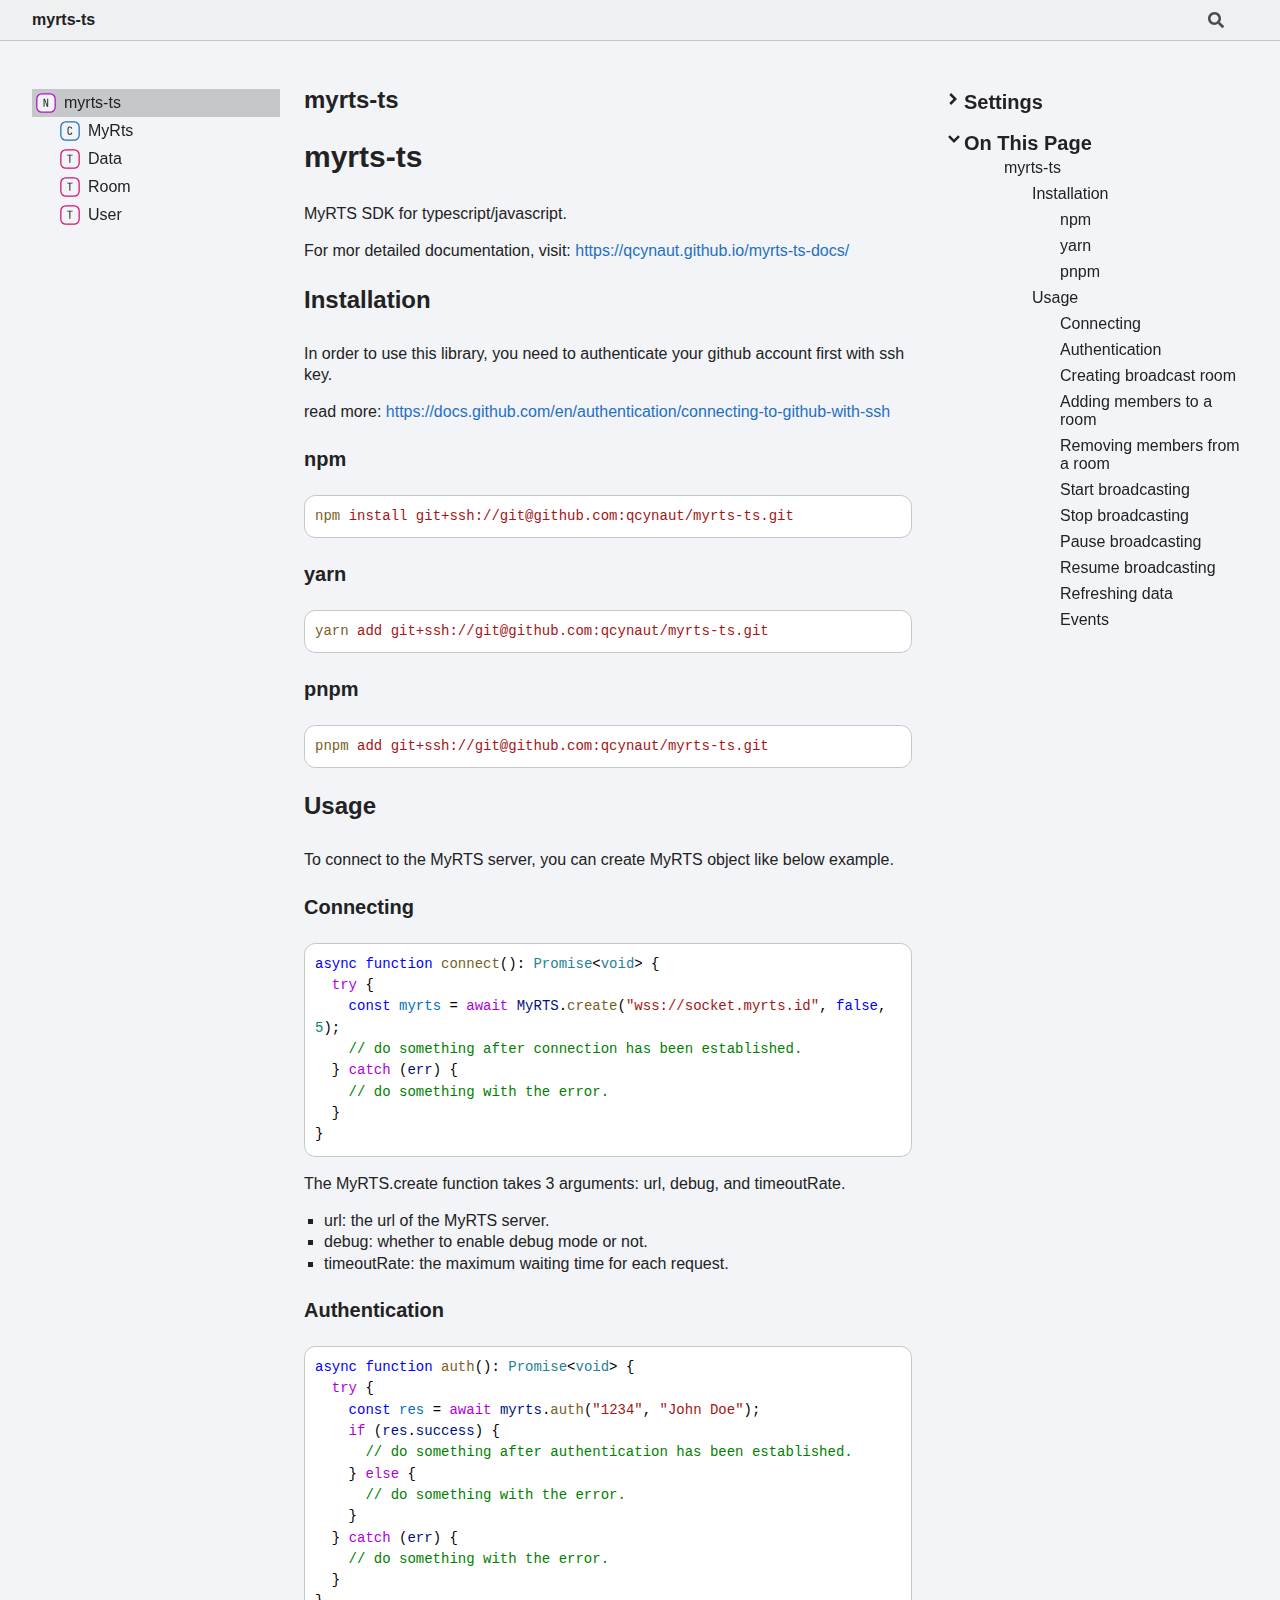
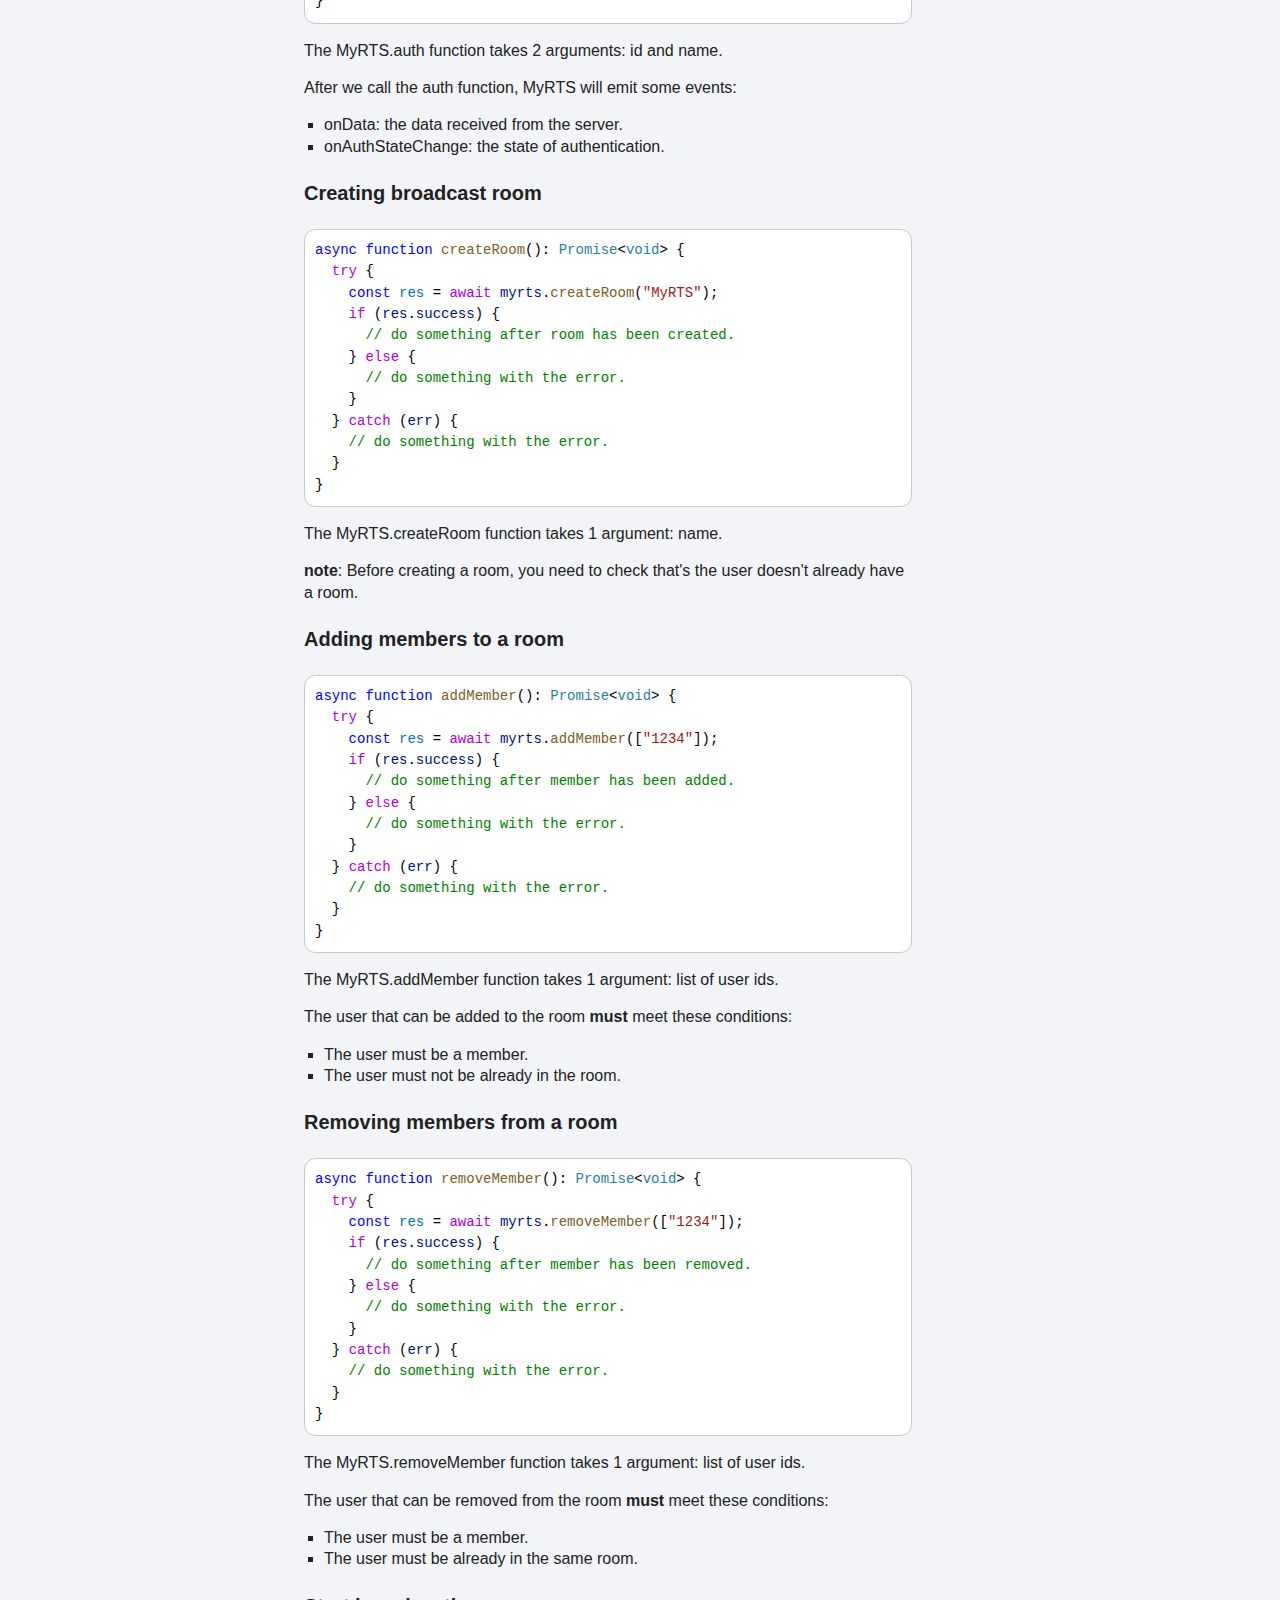
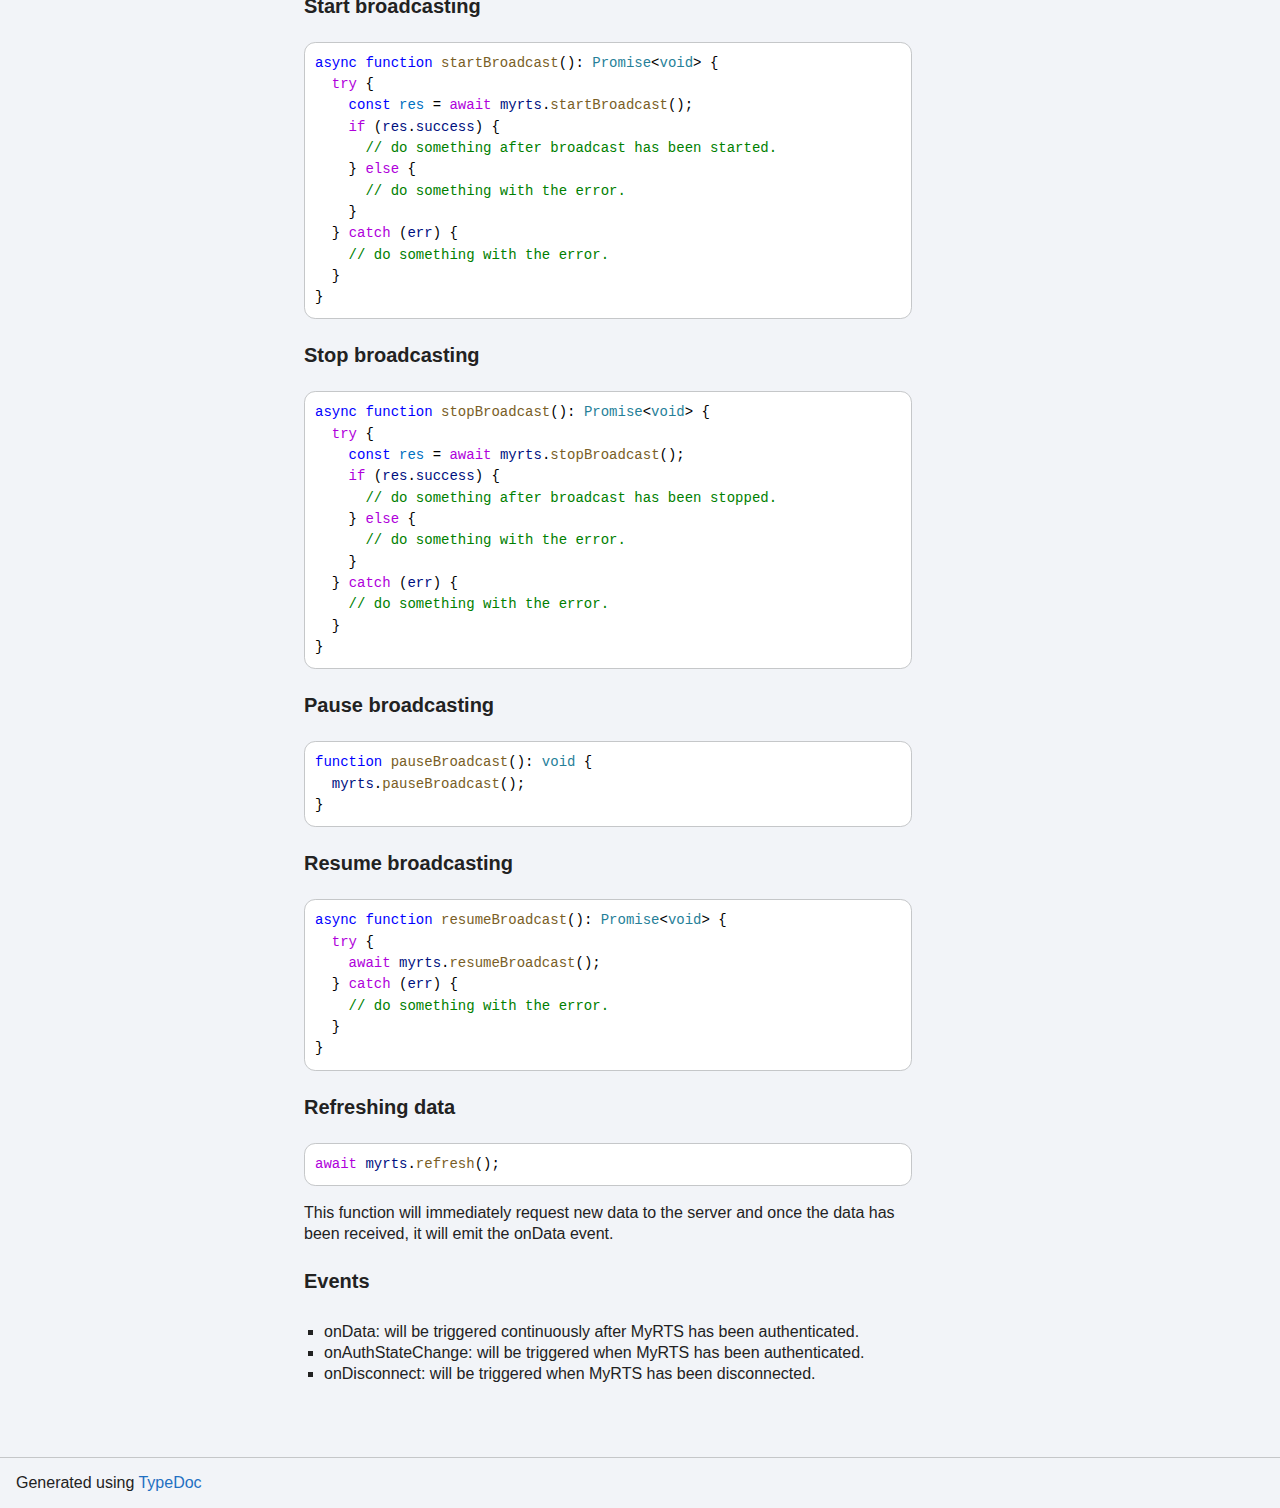
==== commit 8414d62a: "ok" ====
--- a/index.html
+++ b/index.html
@@ -23,7 +23,7 @@
 <a id="md:pnpm" class="tsd-anchor"></a><h3><a href="#md:pnpm">pnpm</a></h3><pre><code class="language-bash"><span class="hl-0">pnpm</span><span class="hl-1"> </span><span class="hl-2">add</span><span class="hl-1"> </span><span class="hl-2">git+ssh://git@github.com:qcynaut/myrts-ts.git</span>
 </code><button>Copy</button></pre>
 <a id="md:usage" class="tsd-anchor"></a><h2><a href="#md:usage">Usage</a></h2><p>To connect to the MyRTS server, you can create MyRTS object like below example.</p>
-<a id="md:connecting" class="tsd-anchor"></a><h3><a href="#md:connecting">Connecting</a></h3><pre><code class="language-ts"><span class="hl-3">async</span><span class="hl-1"> </span><span class="hl-3">function</span><span class="hl-1"> </span><span class="hl-0">connect</span><span class="hl-1">(): </span><span class="hl-4">Promise</span><span class="hl-1">&lt;</span><span class="hl-4">void</span><span class="hl-1">&gt; {</span><br/><span class="hl-1">    </span><span class="hl-5">try</span><span class="hl-1"> {</span><br/><span class="hl-1">        </span><span class="hl-3">const</span><span class="hl-1"> </span><span class="hl-6">myrts</span><span class="hl-1"> = </span><span class="hl-5">await</span><span class="hl-1"> </span><span class="hl-7">MyRTS</span><span class="hl-1">.</span><span class="hl-0">create</span><span class="hl-1">(</span><span class="hl-2">&quot;wss://socket.myrts.id&quot;</span><span class="hl-1">, </span><span class="hl-3">false</span><span class="hl-1">, </span><span class="hl-8">5</span><span class="hl-1">);</span><br/><span class="hl-1">        </span><span class="hl-9">// do something after connection has been established.</span><br/><span class="hl-1">    } </span><span class="hl-5">catch</span><span class="hl-1">(</span><span class="hl-7">err</span><span class="hl-1">) {</span><br/><span class="hl-1">        </span><span class="hl-9">// do something with the error.</span><br/><span class="hl-1">    }</span><br/><span class="hl-1">}</span>
+<a id="md:connecting" class="tsd-anchor"></a><h3><a href="#md:connecting">Connecting</a></h3><pre><code class="language-ts"><span class="hl-3">async</span><span class="hl-1"> </span><span class="hl-3">function</span><span class="hl-1"> </span><span class="hl-0">connect</span><span class="hl-1">(): </span><span class="hl-4">Promise</span><span class="hl-1">&lt;</span><span class="hl-4">void</span><span class="hl-1">&gt; {</span><br/><span class="hl-1">  </span><span class="hl-5">try</span><span class="hl-1"> {</span><br/><span class="hl-1">    </span><span class="hl-3">const</span><span class="hl-1"> </span><span class="hl-6">myrts</span><span class="hl-1"> = </span><span class="hl-5">await</span><span class="hl-1"> </span><span class="hl-7">MyRTS</span><span class="hl-1">.</span><span class="hl-0">create</span><span class="hl-1">(</span><span class="hl-2">&quot;wss://socket.myrts.id&quot;</span><span class="hl-1">, </span><span class="hl-3">false</span><span class="hl-1">, </span><span class="hl-8">5</span><span class="hl-1">);</span><br/><span class="hl-1">    </span><span class="hl-9">// do something after connection has been established.</span><br/><span class="hl-1">  } </span><span class="hl-5">catch</span><span class="hl-1"> (</span><span class="hl-7">err</span><span class="hl-1">) {</span><br/><span class="hl-1">    </span><span class="hl-9">// do something with the error.</span><br/><span class="hl-1">  }</span><br/><span class="hl-1">}</span>
 </code><button>Copy</button></pre>
 <p>The MyRTS.create function takes 3 arguments: url, debug, and timeoutRate.</p>
 <ul>
@@ -31,7 +31,7 @@
 <li>debug: whether to enable debug mode or not.</li>
 <li>timeoutRate: the maximum waiting time for each request.</li>
 </ul>
-<a id="md:authentication" class="tsd-anchor"></a><h3><a href="#md:authentication">Authentication</a></h3><pre><code class="language-ts"><span class="hl-3">async</span><span class="hl-1"> </span><span class="hl-3">function</span><span class="hl-1"> </span><span class="hl-0">auth</span><span class="hl-1">(): </span><span class="hl-4">Promise</span><span class="hl-1">&lt;</span><span class="hl-4">void</span><span class="hl-1">&gt; {</span><br/><span class="hl-1">    </span><span class="hl-5">try</span><span class="hl-1"> {</span><br/><span class="hl-1">        </span><span class="hl-3">const</span><span class="hl-1"> </span><span class="hl-6">res</span><span class="hl-1"> = </span><span class="hl-5">await</span><span class="hl-1"> </span><span class="hl-7">myrts</span><span class="hl-1">.</span><span class="hl-0">auth</span><span class="hl-1">(</span><span class="hl-2">&quot;1234&quot;</span><span class="hl-1">, </span><span class="hl-2">&quot;John Doe&quot;</span><span class="hl-1">);</span><br/><span class="hl-1">        </span><span class="hl-5">if</span><span class="hl-1"> (</span><span class="hl-7">res</span><span class="hl-1">.</span><span class="hl-7">success</span><span class="hl-1">) {</span><br/><span class="hl-1">            </span><span class="hl-9">// do something after authentication has been established.</span><br/><span class="hl-1">        } </span><span class="hl-5">else</span><span class="hl-1"> {</span><br/><span class="hl-1">            </span><span class="hl-9">// do something with the error.</span><br/><span class="hl-1">        }</span><br/><span class="hl-1">    } </span><span class="hl-5">catch</span><span class="hl-1">(</span><span class="hl-7">err</span><span class="hl-1">) {</span><br/><span class="hl-1">        </span><span class="hl-9">// do something with the error.</span><br/><span class="hl-1">    }</span><br/><span class="hl-1">}</span>
+<a id="md:authentication" class="tsd-anchor"></a><h3><a href="#md:authentication">Authentication</a></h3><pre><code class="language-ts"><span class="hl-3">async</span><span class="hl-1"> </span><span class="hl-3">function</span><span class="hl-1"> </span><span class="hl-0">auth</span><span class="hl-1">(): </span><span class="hl-4">Promise</span><span class="hl-1">&lt;</span><span class="hl-4">void</span><span class="hl-1">&gt; {</span><br/><span class="hl-1">  </span><span class="hl-5">try</span><span class="hl-1"> {</span><br/><span class="hl-1">    </span><span class="hl-3">const</span><span class="hl-1"> </span><span class="hl-6">res</span><span class="hl-1"> = </span><span class="hl-5">await</span><span class="hl-1"> </span><span class="hl-7">myrts</span><span class="hl-1">.</span><span class="hl-0">auth</span><span class="hl-1">(</span><span class="hl-2">&quot;1234&quot;</span><span class="hl-1">, </span><span class="hl-2">&quot;John Doe&quot;</span><span class="hl-1">);</span><br/><span class="hl-1">    </span><span class="hl-5">if</span><span class="hl-1"> (</span><span class="hl-7">res</span><span class="hl-1">.</span><span class="hl-7">success</span><span class="hl-1">) {</span><br/><span class="hl-1">      </span><span class="hl-9">// do something after authentication has been established.</span><br/><span class="hl-1">    } </span><span class="hl-5">else</span><span class="hl-1"> {</span><br/><span class="hl-1">      </span><span class="hl-9">// do something with the error.</span><br/><span class="hl-1">    }</span><br/><span class="hl-1">  } </span><span class="hl-5">catch</span><span class="hl-1"> (</span><span class="hl-7">err</span><span class="hl-1">) {</span><br/><span class="hl-1">    </span><span class="hl-9">// do something with the error.</span><br/><span class="hl-1">  }</span><br/><span class="hl-1">}</span>
 </code><button>Copy</button></pre>
 <p>The MyRTS.auth function takes 2 arguments: id and name.</p>
 <p>After we call the auth function, MyRTS will emit some events:</p>
@@ -39,11 +39,11 @@
 <li>onData: the data received from the server.</li>
 <li>onAuthStateChange: the state of authentication.</li>
 </ul>
-<a id="md:creating-broadcast-room" class="tsd-anchor"></a><h3><a href="#md:creating-broadcast-room">Creating broadcast room</a></h3><pre><code class="language-ts"><span class="hl-3">async</span><span class="hl-1"> </span><span class="hl-3">function</span><span class="hl-1"> </span><span class="hl-0">createRoom</span><span class="hl-1">(): </span><span class="hl-4">Promise</span><span class="hl-1">&lt;</span><span class="hl-4">void</span><span class="hl-1">&gt; {</span><br/><span class="hl-1">    </span><span class="hl-5">try</span><span class="hl-1"> {</span><br/><span class="hl-1">        </span><span class="hl-3">const</span><span class="hl-1"> </span><span class="hl-6">res</span><span class="hl-1"> = </span><span class="hl-5">await</span><span class="hl-1"> </span><span class="hl-7">myrts</span><span class="hl-1">.</span><span class="hl-0">createRoom</span><span class="hl-1">(</span><span class="hl-2">&quot;MyRTS&quot;</span><span class="hl-1">);</span><br/><span class="hl-1">        </span><span class="hl-5">if</span><span class="hl-1"> (</span><span class="hl-7">res</span><span class="hl-1">.</span><span class="hl-7">success</span><span class="hl-1">) {</span><br/><span class="hl-1">            </span><span class="hl-9">// do something after room has been created.</span><br/><span class="hl-1">        } </span><span class="hl-5">else</span><span class="hl-1"> {</span><br/><span class="hl-1">            </span><span class="hl-9">// do something with the error.</span><br/><span class="hl-1">        }</span><br/><span class="hl-1">    } </span><span class="hl-5">catch</span><span class="hl-1">(</span><span class="hl-7">err</span><span class="hl-1">) {</span><br/><span class="hl-1">        </span><span class="hl-9">// do something with the error.</span><br/><span class="hl-1">    }</span><br/><span class="hl-1">}</span>
+<a id="md:creating-broadcast-room" class="tsd-anchor"></a><h3><a href="#md:creating-broadcast-room">Creating broadcast room</a></h3><pre><code class="language-ts"><span class="hl-3">async</span><span class="hl-1"> </span><span class="hl-3">function</span><span class="hl-1"> </span><span class="hl-0">createRoom</span><span class="hl-1">(): </span><span class="hl-4">Promise</span><span class="hl-1">&lt;</span><span class="hl-4">void</span><span class="hl-1">&gt; {</span><br/><span class="hl-1">  </span><span class="hl-5">try</span><span class="hl-1"> {</span><br/><span class="hl-1">    </span><span class="hl-3">const</span><span class="hl-1"> </span><span class="hl-6">res</span><span class="hl-1"> = </span><span class="hl-5">await</span><span class="hl-1"> </span><span class="hl-7">myrts</span><span class="hl-1">.</span><span class="hl-0">createRoom</span><span class="hl-1">(</span><span class="hl-2">&quot;MyRTS&quot;</span><span class="hl-1">);</span><br/><span class="hl-1">    </span><span class="hl-5">if</span><span class="hl-1"> (</span><span class="hl-7">res</span><span class="hl-1">.</span><span class="hl-7">success</span><span class="hl-1">) {</span><br/><span class="hl-1">      </span><span class="hl-9">// do something after room has been created.</span><br/><span class="hl-1">    } </span><span class="hl-5">else</span><span class="hl-1"> {</span><br/><span class="hl-1">      </span><span class="hl-9">// do something with the error.</span><br/><span class="hl-1">    }</span><br/><span class="hl-1">  } </span><span class="hl-5">catch</span><span class="hl-1"> (</span><span class="hl-7">err</span><span class="hl-1">) {</span><br/><span class="hl-1">    </span><span class="hl-9">// do something with the error.</span><br/><span class="hl-1">  }</span><br/><span class="hl-1">}</span>
 </code><button>Copy</button></pre>
 <p>The MyRTS.createRoom function takes 1 argument: name.</p>
 <p><strong>note</strong>: Before creating a room, you need to check that&#39;s the user doesn&#39;t already have a room.</p>
-<a id="md:adding-members-to-a-room" class="tsd-anchor"></a><h3><a href="#md:adding-members-to-a-room">Adding members to a room</a></h3><pre><code class="language-ts"><span class="hl-3">async</span><span class="hl-1"> </span><span class="hl-3">function</span><span class="hl-1"> </span><span class="hl-0">addMember</span><span class="hl-1">(): </span><span class="hl-4">Promise</span><span class="hl-1">&lt;</span><span class="hl-4">void</span><span class="hl-1">&gt; {</span><br/><span class="hl-1">    </span><span class="hl-5">try</span><span class="hl-1"> {</span><br/><span class="hl-1">        </span><span class="hl-3">const</span><span class="hl-1"> </span><span class="hl-6">res</span><span class="hl-1"> = </span><span class="hl-5">await</span><span class="hl-1"> </span><span class="hl-7">myrts</span><span class="hl-1">.</span><span class="hl-0">addMember</span><span class="hl-1">([</span><span class="hl-2">&quot;1234&quot;</span><span class="hl-1">]);</span><br/><span class="hl-1">        </span><span class="hl-5">if</span><span class="hl-1"> (</span><span class="hl-7">res</span><span class="hl-1">.</span><span class="hl-7">success</span><span class="hl-1">) {</span><br/><span class="hl-1">            </span><span class="hl-9">// do something after member has been added.</span><br/><span class="hl-1">        } </span><span class="hl-5">else</span><span class="hl-1"> {</span><br/><span class="hl-1">            </span><span class="hl-9">// do something with the error.</span><br/><span class="hl-1">        }</span><br/><span class="hl-1">    } </span><span class="hl-5">catch</span><span class="hl-1">(</span><span class="hl-7">err</span><span class="hl-1">) {</span><br/><span class="hl-1">        </span><span class="hl-9">// do something with the error.</span><br/><span class="hl-1">    }</span><br/><span class="hl-1">}</span>
+<a id="md:adding-members-to-a-room" class="tsd-anchor"></a><h3><a href="#md:adding-members-to-a-room">Adding members to a room</a></h3><pre><code class="language-ts"><span class="hl-3">async</span><span class="hl-1"> </span><span class="hl-3">function</span><span class="hl-1"> </span><span class="hl-0">addMember</span><span class="hl-1">(): </span><span class="hl-4">Promise</span><span class="hl-1">&lt;</span><span class="hl-4">void</span><span class="hl-1">&gt; {</span><br/><span class="hl-1">  </span><span class="hl-5">try</span><span class="hl-1"> {</span><br/><span class="hl-1">    </span><span class="hl-3">const</span><span class="hl-1"> </span><span class="hl-6">res</span><span class="hl-1"> = </span><span class="hl-5">await</span><span class="hl-1"> </span><span class="hl-7">myrts</span><span class="hl-1">.</span><span class="hl-0">addMember</span><span class="hl-1">([</span><span class="hl-2">&quot;1234&quot;</span><span class="hl-1">]);</span><br/><span class="hl-1">    </span><span class="hl-5">if</span><span class="hl-1"> (</span><span class="hl-7">res</span><span class="hl-1">.</span><span class="hl-7">success</span><span class="hl-1">) {</span><br/><span class="hl-1">      </span><span class="hl-9">// do something after member has been added.</span><br/><span class="hl-1">    } </span><span class="hl-5">else</span><span class="hl-1"> {</span><br/><span class="hl-1">      </span><span class="hl-9">// do something with the error.</span><br/><span class="hl-1">    }</span><br/><span class="hl-1">  } </span><span class="hl-5">catch</span><span class="hl-1"> (</span><span class="hl-7">err</span><span class="hl-1">) {</span><br/><span class="hl-1">    </span><span class="hl-9">// do something with the error.</span><br/><span class="hl-1">  }</span><br/><span class="hl-1">}</span>
 </code><button>Copy</button></pre>
 <p>The MyRTS.addMember function takes 1 argument: list of user ids.</p>
 <p>The user that can be added to the room <strong>must</strong> meet these conditions:</p>
@@ -51,7 +51,7 @@
 <li>The user must be a member.</li>
 <li>The user must not be already in the room.</li>
 </ul>
-<a id="md:removing-members-from-a-room" class="tsd-anchor"></a><h3><a href="#md:removing-members-from-a-room">Removing members from a room</a></h3><pre><code class="language-ts"><span class="hl-3">async</span><span class="hl-1"> </span><span class="hl-3">function</span><span class="hl-1"> </span><span class="hl-0">removeMember</span><span class="hl-1">(): </span><span class="hl-4">Promise</span><span class="hl-1">&lt;</span><span class="hl-4">void</span><span class="hl-1">&gt; {</span><br/><span class="hl-1">    </span><span class="hl-5">try</span><span class="hl-1"> {</span><br/><span class="hl-1">        </span><span class="hl-3">const</span><span class="hl-1"> </span><span class="hl-6">res</span><span class="hl-1"> = </span><span class="hl-5">await</span><span class="hl-1"> </span><span class="hl-7">myrts</span><span class="hl-1">.</span><span class="hl-0">removeMember</span><span class="hl-1">([</span><span class="hl-2">&quot;1234&quot;</span><span class="hl-1">]);</span><br/><span class="hl-1">        </span><span class="hl-5">if</span><span class="hl-1"> (</span><span class="hl-7">res</span><span class="hl-1">.</span><span class="hl-7">success</span><span class="hl-1">) {</span><br/><span class="hl-1">            </span><span class="hl-9">// do something after member has been removed.</span><br/><span class="hl-1">        } </span><span class="hl-5">else</span><span class="hl-1"> {</span><br/><span class="hl-1">            </span><span class="hl-9">// do something with the error.</span><br/><span class="hl-1">        }</span><br/><span class="hl-1">    } </span><span class="hl-5">catch</span><span class="hl-1">(</span><span class="hl-7">err</span><span class="hl-1">) {</span><br/><span class="hl-1">        </span><span class="hl-9">// do something with the error.</span><br/><span class="hl-1">    }</span><br/><span class="hl-1">}</span>
+<a id="md:removing-members-from-a-room" class="tsd-anchor"></a><h3><a href="#md:removing-members-from-a-room">Removing members from a room</a></h3><pre><code class="language-ts"><span class="hl-3">async</span><span class="hl-1"> </span><span class="hl-3">function</span><span class="hl-1"> </span><span class="hl-0">removeMember</span><span class="hl-1">(): </span><span class="hl-4">Promise</span><span class="hl-1">&lt;</span><span class="hl-4">void</span><span class="hl-1">&gt; {</span><br/><span class="hl-1">  </span><span class="hl-5">try</span><span class="hl-1"> {</span><br/><span class="hl-1">    </span><span class="hl-3">const</span><span class="hl-1"> </span><span class="hl-6">res</span><span class="hl-1"> = </span><span class="hl-5">await</span><span class="hl-1"> </span><span class="hl-7">myrts</span><span class="hl-1">.</span><span class="hl-0">removeMember</span><span class="hl-1">([</span><span class="hl-2">&quot;1234&quot;</span><span class="hl-1">]);</span><br/><span class="hl-1">    </span><span class="hl-5">if</span><span class="hl-1"> (</span><span class="hl-7">res</span><span class="hl-1">.</span><span class="hl-7">success</span><span class="hl-1">) {</span><br/><span class="hl-1">      </span><span class="hl-9">// do something after member has been removed.</span><br/><span class="hl-1">    } </span><span class="hl-5">else</span><span class="hl-1"> {</span><br/><span class="hl-1">      </span><span class="hl-9">// do something with the error.</span><br/><span class="hl-1">    }</span><br/><span class="hl-1">  } </span><span class="hl-5">catch</span><span class="hl-1"> (</span><span class="hl-7">err</span><span class="hl-1">) {</span><br/><span class="hl-1">    </span><span class="hl-9">// do something with the error.</span><br/><span class="hl-1">  }</span><br/><span class="hl-1">}</span>
 </code><button>Copy</button></pre>
 <p>The MyRTS.removeMember function takes 1 argument: list of user ids.</p>
 <p>The user that can be removed from the room <strong>must</strong> meet these conditions:</p>
@@ -59,9 +59,13 @@
 <li>The user must be a member.</li>
 <li>The user must be already in the same room.</li>
 </ul>
-<a id="md:start-broadcasting" class="tsd-anchor"></a><h3><a href="#md:start-broadcasting">Start broadcasting</a></h3><pre><code class="language-ts"><span class="hl-3">async</span><span class="hl-1"> </span><span class="hl-3">function</span><span class="hl-1"> </span><span class="hl-0">startBroadcast</span><span class="hl-1">(): </span><span class="hl-4">Promise</span><span class="hl-1">&lt;</span><span class="hl-4">void</span><span class="hl-1">&gt; {</span><br/><span class="hl-1">    </span><span class="hl-5">try</span><span class="hl-1"> {</span><br/><span class="hl-1">        </span><span class="hl-3">const</span><span class="hl-1"> </span><span class="hl-6">res</span><span class="hl-1"> = </span><span class="hl-5">await</span><span class="hl-1"> </span><span class="hl-7">myrts</span><span class="hl-1">.</span><span class="hl-0">startBroadcast</span><span class="hl-1">();</span><br/><span class="hl-1">        </span><span class="hl-5">if</span><span class="hl-1"> (</span><span class="hl-7">res</span><span class="hl-1">.</span><span class="hl-7">success</span><span class="hl-1">) {</span><br/><span class="hl-1">            </span><span class="hl-9">// do something after broadcast has been started.</span><br/><span class="hl-1">        } </span><span class="hl-5">else</span><span class="hl-1"> {</span><br/><span class="hl-1">            </span><span class="hl-9">// do something with the error.</span><br/><span class="hl-1">        }</span><br/><span class="hl-1">    } </span><span class="hl-5">catch</span><span class="hl-1">(</span><span class="hl-7">err</span><span class="hl-1">) {</span><br/><span class="hl-1">        </span><span class="hl-9">// do something with the error.</span><br/><span class="hl-1">    }</span><br/><span class="hl-1">}</span>
+<a id="md:start-broadcasting" class="tsd-anchor"></a><h3><a href="#md:start-broadcasting">Start broadcasting</a></h3><pre><code class="language-ts"><span class="hl-3">async</span><span class="hl-1"> </span><span class="hl-3">function</span><span class="hl-1"> </span><span class="hl-0">startBroadcast</span><span class="hl-1">(): </span><span class="hl-4">Promise</span><span class="hl-1">&lt;</span><span class="hl-4">void</span><span class="hl-1">&gt; {</span><br/><span class="hl-1">  </span><span class="hl-5">try</span><span class="hl-1"> {</span><br/><span class="hl-1">    </span><span class="hl-3">const</span><span class="hl-1"> </span><span class="hl-6">res</span><span class="hl-1"> = </span><span class="hl-5">await</span><span class="hl-1"> </span><span class="hl-7">myrts</span><span class="hl-1">.</span><span class="hl-0">startBroadcast</span><span class="hl-1">();</span><br/><span class="hl-1">    </span><span class="hl-5">if</span><span class="hl-1"> (</span><span class="hl-7">res</span><span class="hl-1">.</span><span class="hl-7">success</span><span class="hl-1">) {</span><br/><span class="hl-1">      </span><span class="hl-9">// do something after broadcast has been started.</span><br/><span class="hl-1">    } </span><span class="hl-5">else</span><span class="hl-1"> {</span><br/><span class="hl-1">      </span><span class="hl-9">// do something with the error.</span><br/><span class="hl-1">    }</span><br/><span class="hl-1">  } </span><span class="hl-5">catch</span><span class="hl-1"> (</span><span class="hl-7">err</span><span class="hl-1">) {</span><br/><span class="hl-1">    </span><span class="hl-9">// do something with the error.</span><br/><span class="hl-1">  }</span><br/><span class="hl-1">}</span>
 </code><button>Copy</button></pre>
-<a id="md:stop-broadcasting" class="tsd-anchor"></a><h3><a href="#md:stop-broadcasting">Stop broadcasting</a></h3><pre><code class="language-ts"><span class="hl-3">async</span><span class="hl-1"> </span><span class="hl-3">function</span><span class="hl-1"> </span><span class="hl-0">stopBroadcast</span><span class="hl-1">(): </span><span class="hl-4">Promise</span><span class="hl-1">&lt;</span><span class="hl-4">void</span><span class="hl-1">&gt; {</span><br/><span class="hl-1">    </span><span class="hl-5">try</span><span class="hl-1"> {</span><br/><span class="hl-1">        </span><span class="hl-3">const</span><span class="hl-1"> </span><span class="hl-6">res</span><span class="hl-1"> = </span><span class="hl-5">await</span><span class="hl-1"> </span><span class="hl-7">myrts</span><span class="hl-1">.</span><span class="hl-0">stopBroadcast</span><span class="hl-1">();</span><br/><span class="hl-1">        </span><span class="hl-5">if</span><span class="hl-1"> (</span><span class="hl-7">res</span><span class="hl-1">.</span><span class="hl-7">success</span><span class="hl-1">) {</span><br/><span class="hl-1">            </span><span class="hl-9">// do something after broadcast has been stopped.</span><br/><span class="hl-1">        } </span><span class="hl-5">else</span><span class="hl-1"> {</span><br/><span class="hl-1">            </span><span class="hl-9">// do something with the error.</span><br/><span class="hl-1">        }</span><br/><span class="hl-1">    } </span><span class="hl-5">catch</span><span class="hl-1">(</span><span class="hl-7">err</span><span class="hl-1">) {</span><br/><span class="hl-1">        </span><span class="hl-9">// do something with the error.</span><br/><span class="hl-1">    }</span><br/><span class="hl-1">}</span>
+<a id="md:stop-broadcasting" class="tsd-anchor"></a><h3><a href="#md:stop-broadcasting">Stop broadcasting</a></h3><pre><code class="language-ts"><span class="hl-3">async</span><span class="hl-1"> </span><span class="hl-3">function</span><span class="hl-1"> </span><span class="hl-0">stopBroadcast</span><span class="hl-1">(): </span><span class="hl-4">Promise</span><span class="hl-1">&lt;</span><span class="hl-4">void</span><span class="hl-1">&gt; {</span><br/><span class="hl-1">  </span><span class="hl-5">try</span><span class="hl-1"> {</span><br/><span class="hl-1">    </span><span class="hl-3">const</span><span class="hl-1"> </span><span class="hl-6">res</span><span class="hl-1"> = </span><span class="hl-5">await</span><span class="hl-1"> </span><span class="hl-7">myrts</span><span class="hl-1">.</span><span class="hl-0">stopBroadcast</span><span class="hl-1">();</span><br/><span class="hl-1">    </span><span class="hl-5">if</span><span class="hl-1"> (</span><span class="hl-7">res</span><span class="hl-1">.</span><span class="hl-7">success</span><span class="hl-1">) {</span><br/><span class="hl-1">      </span><span class="hl-9">// do something after broadcast has been stopped.</span><br/><span class="hl-1">    } </span><span class="hl-5">else</span><span class="hl-1"> {</span><br/><span class="hl-1">      </span><span class="hl-9">// do something with the error.</span><br/><span class="hl-1">    }</span><br/><span class="hl-1">  } </span><span class="hl-5">catch</span><span class="hl-1"> (</span><span class="hl-7">err</span><span class="hl-1">) {</span><br/><span class="hl-1">    </span><span class="hl-9">// do something with the error.</span><br/><span class="hl-1">  }</span><br/><span class="hl-1">}</span>
+</code><button>Copy</button></pre>
+<a id="md:pause-broadcasting" class="tsd-anchor"></a><h3><a href="#md:pause-broadcasting">Pause broadcasting</a></h3><pre><code class="language-ts"><span class="hl-3">function</span><span class="hl-1"> </span><span class="hl-0">pauseBroadcast</span><span class="hl-1">(): </span><span class="hl-4">void</span><span class="hl-1"> {</span><br/><span class="hl-1">  </span><span class="hl-7">myrts</span><span class="hl-1">.</span><span class="hl-0">pauseBroadcast</span><span class="hl-1">();</span><br/><span class="hl-1">}</span>
+</code><button>Copy</button></pre>
+<a id="md:resume-broadcasting" class="tsd-anchor"></a><h3><a href="#md:resume-broadcasting">Resume broadcasting</a></h3><pre><code class="language-ts"><span class="hl-3">async</span><span class="hl-1"> </span><span class="hl-3">function</span><span class="hl-1"> </span><span class="hl-0">resumeBroadcast</span><span class="hl-1">(): </span><span class="hl-4">Promise</span><span class="hl-1">&lt;</span><span class="hl-4">void</span><span class="hl-1">&gt; {</span><br/><span class="hl-1">  </span><span class="hl-5">try</span><span class="hl-1"> {</span><br/><span class="hl-1">    </span><span class="hl-5">await</span><span class="hl-1"> </span><span class="hl-7">myrts</span><span class="hl-1">.</span><span class="hl-0">resumeBroadcast</span><span class="hl-1">();</span><br/><span class="hl-1">  } </span><span class="hl-5">catch</span><span class="hl-1"> (</span><span class="hl-7">err</span><span class="hl-1">) {</span><br/><span class="hl-1">    </span><span class="hl-9">// do something with the error.</span><br/><span class="hl-1">  }</span><br/><span class="hl-1">}</span>
 </code><button>Copy</button></pre>
 <a id="md:refreshing-data" class="tsd-anchor"></a><h3><a href="#md:refreshing-data">Refreshing data</a></h3><pre><code class="language-ts"><span class="hl-5">await</span><span class="hl-1"> </span><span class="hl-7">myrts</span><span class="hl-1">.</span><span class="hl-0">refresh</span><span class="hl-1">();</span>
 </code><button>Copy</button></pre>
@@ -113,6 +117,8 @@
 <li><a href="#md:removing-members-from-a-room"><span>Removing members from a room</span></a></li>
 <li><a href="#md:start-broadcasting"><span>Start broadcasting</span></a></li>
 <li><a href="#md:stop-broadcasting"><span>Stop broadcasting</span></a></li>
+<li><a href="#md:pause-broadcasting"><span>Pause broadcasting</span></a></li>
+<li><a href="#md:resume-broadcasting"><span>Resume broadcasting</span></a></li>
 <li><a href="#md:refreshing-data"><span>Refreshing data</span></a></li>
 <li><a href="#md:events"><span>Events</span></a></li></ul></li></ul></li></ul></li></ul></div></details></div>
 <div class="site-menu">
